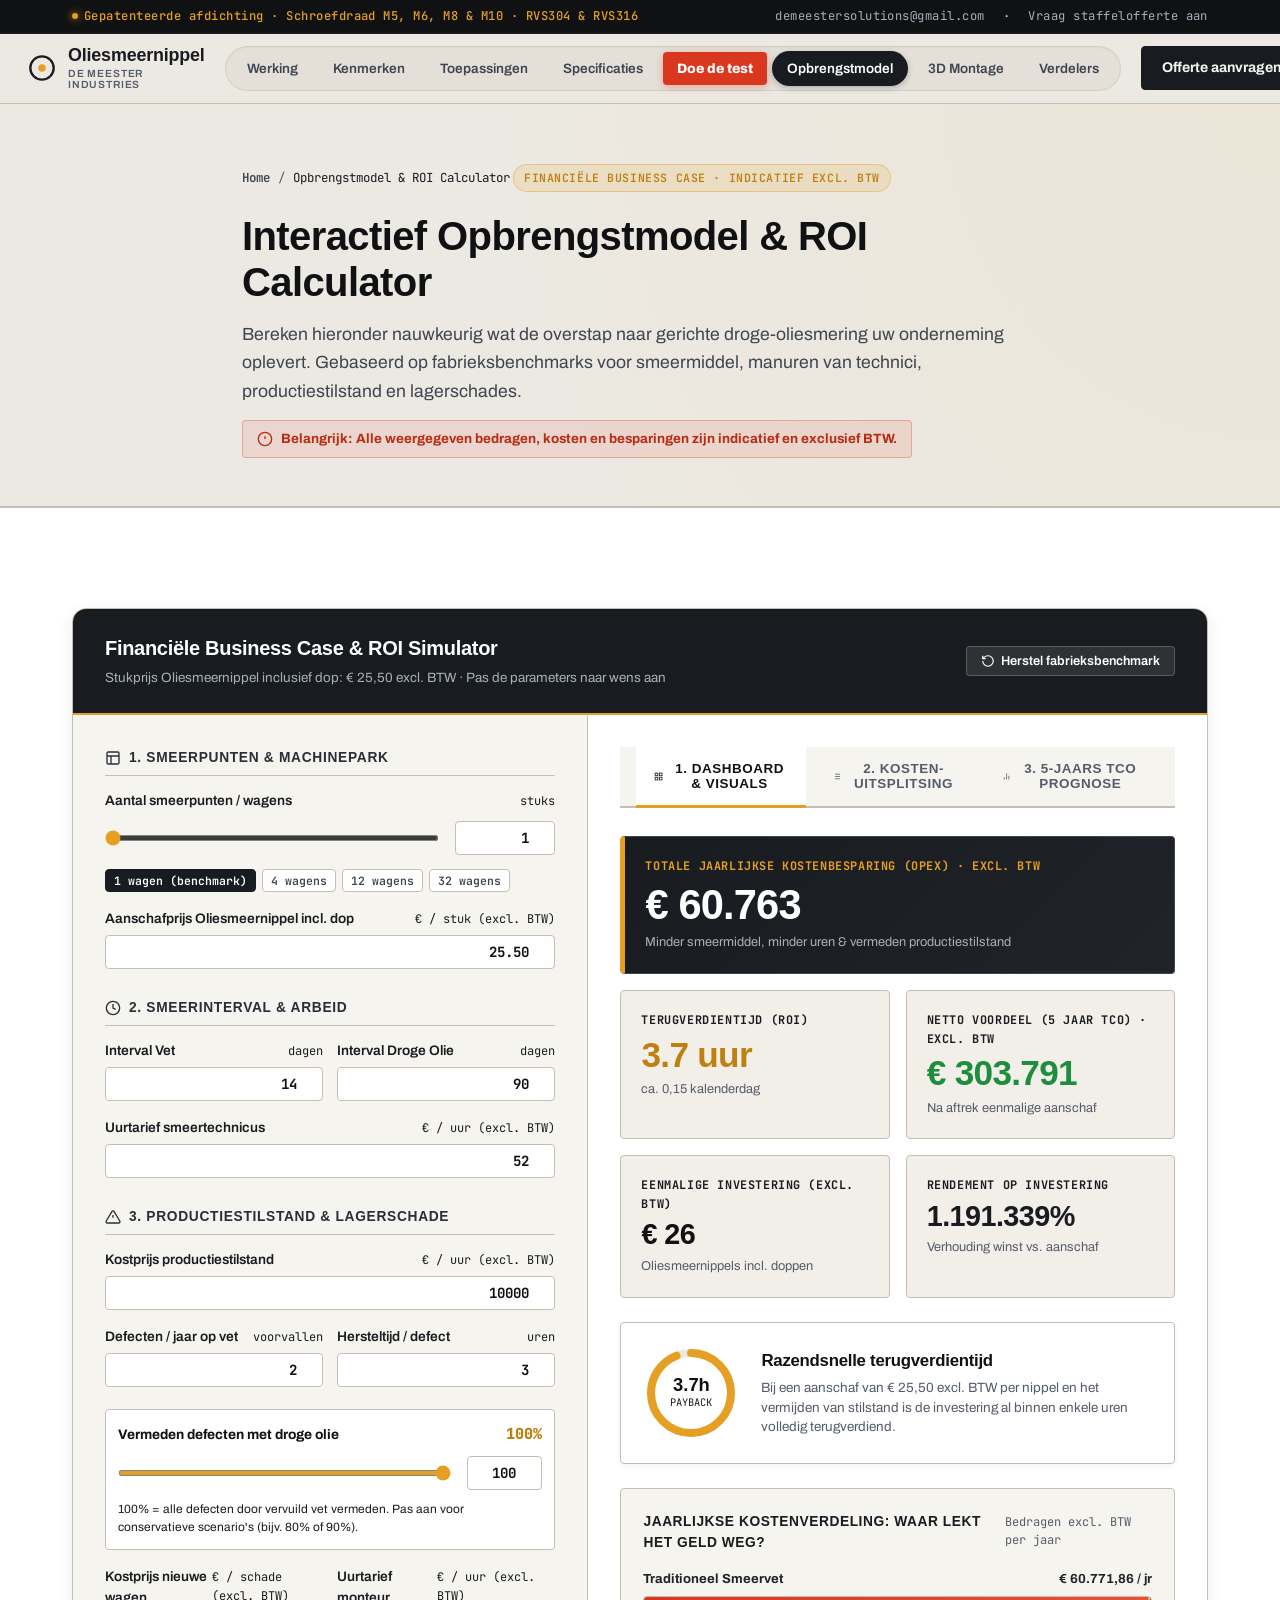
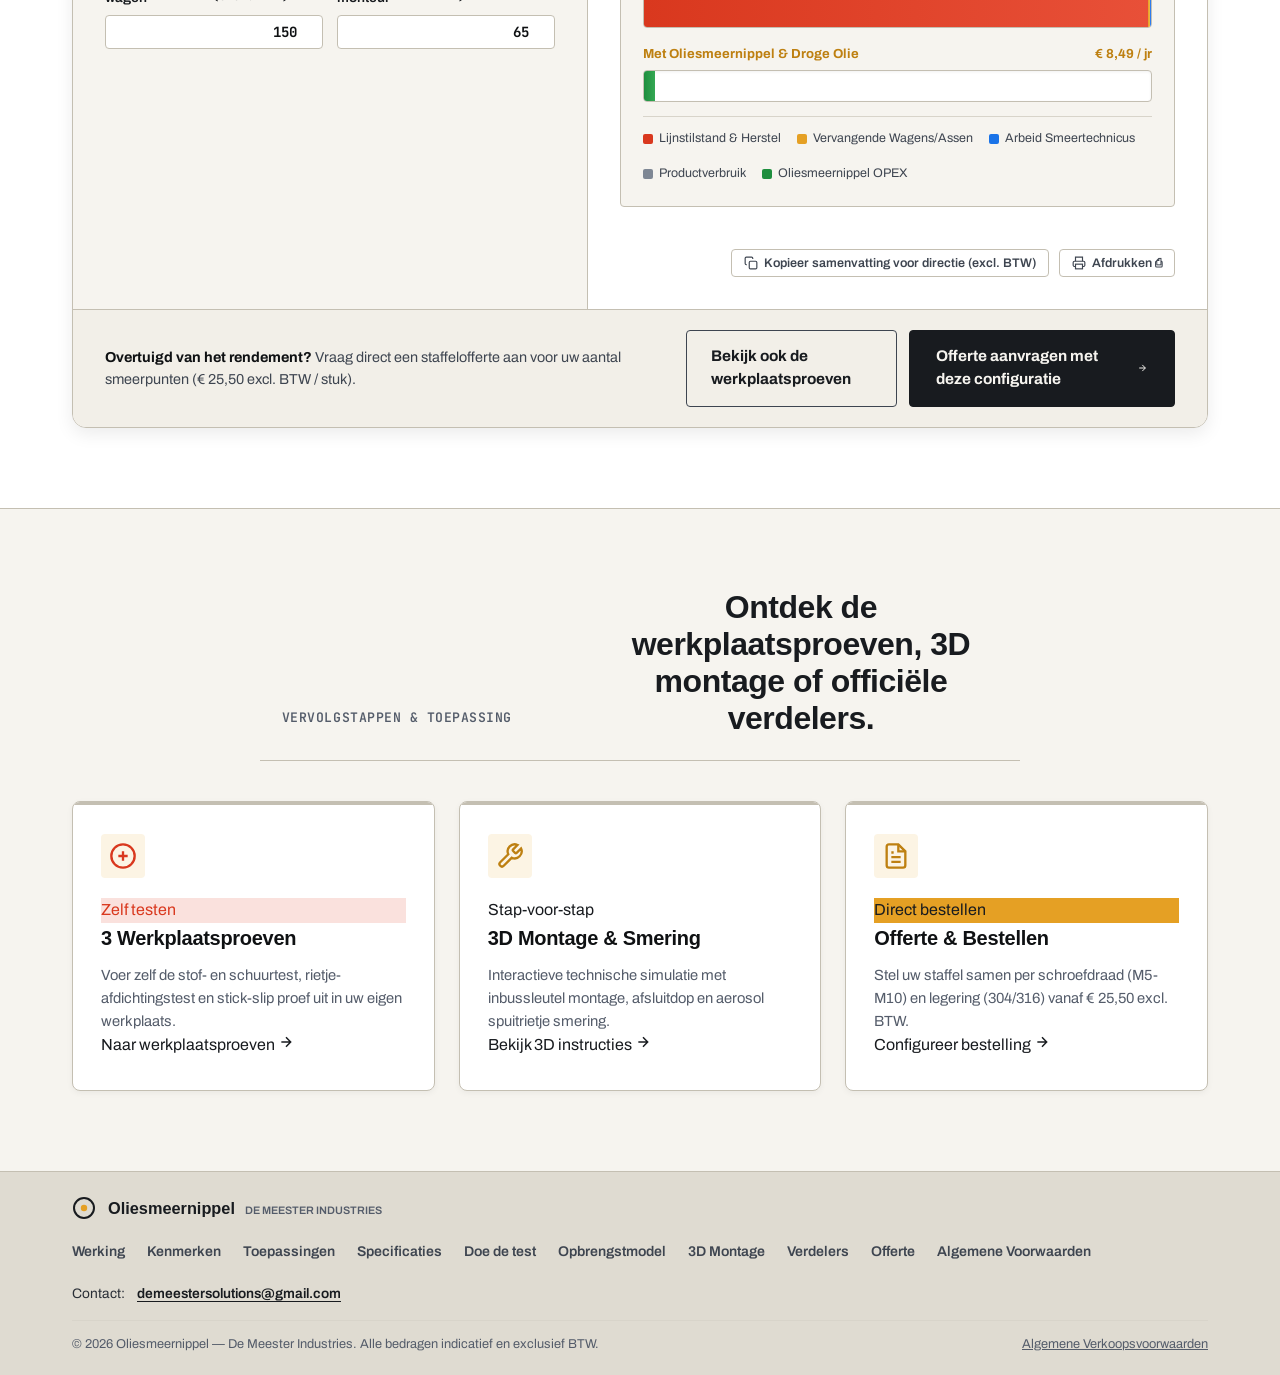
==== calculator.html @ 32ef1eb8 "Splits werkplaatsproeven en calculator in test.html en calculator.html, pas nippelprijs aan naar 25." ====
<!DOCTYPE html>
<html lang="nl">
<head>
  <meta charset="UTF-8">
  <meta name="viewport" content="width=device-width, initial-scale=1.0">
  <title>Opbrengstmodel & ROI Calculator — Oliesmeernippel | De Meester Industries</title>
  <meta name="description" content="Bereken direct uw besparing op smeermiddel, arbeid, lijnstilstand en lagerschades met het interactieve opbrengstmodel van de Oliesmeernippel. Cijfers excl. BTW.">
  <link rel="canonical" href="https://appkengit.github.io/DMS-OSN/calculator.html">

  <!-- Favicon -->
  <link rel="icon" type="image/svg+xml" href="assets/images/favicon.svg">
  <link rel="alternate icon" type="image/png" href="assets/images/favicon.png">
  <link rel="apple-touch-icon" href="assets/images/apple-touch-icon.png">

  <!-- Fonts & Stylesheet -->
  <link rel="preconnect" href="https://fonts.googleapis.com">
  <link rel="preconnect" href="https://fonts.gstatic.com" crossorigin>
  <link href="https://fonts.googleapis.com/css2?family=Archivo+Expanded:wght@600;700;800;900&family=Archivo:wght@400;500;600;700&family=JetBrains+Mono:wght@400;500;600;700&display=swap" rel="stylesheet">
  <link rel="stylesheet" href="css/style.css">
</head>
<body>

  <!-- Top Announcement Bar -->
  <div class="top-bar">
    <div class="wrap">
      <div class="top-bar-badge">
        <span>Gepatenteerde afdichting · Schroefdraad M5, M6, M8 & M10 · RVS304 & RVS316</span>
      </div>
      <div class="top-bar-links">
        <a href="mailto:demeestersolutions@gmail.com">demeestersolutions@gmail.com</a>
        <span>·</span>
        <a href="offerte.html">Vraag staffelofferte aan</a>
      </div>
    </div>
  </div>

  <!-- Header -->
  <header>
    <div class="wrap header-inner">
      <a class="brand" href="index.html" aria-label="Oliesmeernippel startpagina">
        <svg class="mark" viewBox="0 0 24 24" fill="none">
          <circle cx="12" cy="12" r="10" stroke="#181B1F" stroke-width="2"/>
          <circle cx="12" cy="12" r="3.2" fill="#E5A024"/>
        </svg>
        <span class="brand-text">
          Oliesmeernippel
          <small>De Meester Industries</small>
        </span>
      </a>

      <nav id="siteNav" aria-label="Hoofdnavigatie">
        <a href="index.html#werking">Werking</a>
        <a href="index.html#kenmerken">Kenmerken</a>
        <a href="index.html#toepassingen">Toepassingen</a>
        <a href="index.html#specificaties">Specificaties</a>
        <a href="test.html" class="nav-highlight-red">Doe de test</a>
        <a href="calculator.html" class="active">Opbrengstmodel</a>
        <a href="montage.html">3D Montage</a>
        <a href="verdelers.html">Verdelers</a>
      </nav>

      <div class="header-right">
        <a class="header-cta" href="offerte.html">
          <span>Offerte aanvragen</span>
          <svg width="14" height="14" viewBox="0 0 24 24" fill="none" stroke="currentColor" stroke-width="2.2" stroke-linecap="round" stroke-linejoin="round">
            <line x1="5" y1="12" x2="19" y2="12"></line>
            <polyline points="12 5 19 12 12 19"></polyline>
          </svg>
        </a>

        <button class="menu-toggle" id="menuToggle" aria-label="Menu openen" aria-expanded="false">
          <svg viewBox="0 0 24 24" width="22" height="22" fill="none">
            <path d="M3 6h18M3 12h18M3 18h18" stroke="#181B1F" stroke-width="2" stroke-linecap="round"/>
          </svg>
        </button>
      </div>
    </div>
  </header>

  <!-- Subpage Hero Header -->
  <section class="subpage-hero">
    <div class="wrap subpage-hero-inner">
      <div class="breadcrumb-trail">
        <a href="index.html">Home</a>
        <span>/</span>
        <span style="color:var(--steel-900);">Opbrengstmodel & ROI Calculator</span>
      </div>

      <div class="tag tag-signal">
        <span>Financiële Business Case · Indicatief excl. BTW</span>
      </div>

      <h1>Interactief Opbrengstmodel & ROI Calculator</h1>
      
      <p class="lead">
        Bereken hieronder nauwkeurig wat de overstap naar gerichte droge-oliesmering uw onderneming oplevert. Gebaseerd op fabrieksbenchmarks voor smeermiddel, manuren van technici, productiestilstand en lagerschades.
      </p>

      <div style="margin-top:14px; display:inline-flex; align-items:center; gap:8px; background:rgba(217,56,30,0.1); border:1px solid rgba(217,56,30,0.3); padding:8px 14px; border-radius:var(--radius-sm); font-size:0.84rem; color:#B82B14; font-weight:700;">
        <svg width="16" height="16" viewBox="0 0 24 24" fill="none" stroke="currentColor" stroke-width="2">
          <circle cx="12" cy="12" r="10"></circle>
          <line x1="12" y1="8" x2="12" y2="12"></line>
          <line x1="12" y1="16" x2="12.01" y2="16"></line>
        </svg>
        <span>Belangrijk: Alle weergegeven bedragen, kosten en besparingen zijn indicatief en exclusief BTW.</span>
      </div>
    </div>
  </section>

  <!-- Calculator Section -->
  <section id="opbrengstmodel" style="padding: 60px 0 80px 0; background: #FFFFFF; border-top: 1px solid var(--line);">
    <div class="wrap">
      
      <!-- Calculator App Container -->
      <div class="calc-app-wrap" id="roiCalculatorApp">
        <!-- Top Control Bar -->
        <div class="calc-top-header">
          <div class="calc-title-box">
            <h3>Financiële Business Case & ROI Simulator</h3>
            <p>Stukprijs Oliesmeernippel inclusief dop: € 25,50 excl. BTW · Pas de parameters naar wens aan</p>
          </div>
          <button type="button" class="calc-reset-btn" id="btnResetCalc" title="Zet alle velden terug naar de fabrieksbenchmark">
            <svg width="14" height="14" viewBox="0 0 24 24" fill="none" stroke="currentColor" stroke-width="2">
              <path d="M3 12a9 9 0 1 0 9-9 9.75 9.75 0 0 0-6.74 2.74L3 8"/>
              <path d="M3 3v5h5"/>
            </svg>
            <span>Herstel fabrieksbenchmark</span>
          </button>
        </div>

        <div class="calc-layout-grid">
          <!-- Linkerzijde: Invoerpanelen -->
          <div class="calc-inputs-pane">
            
            <!-- Groep 1: Machine & Smeerpunten -->
            <div>
              <div class="calc-group-title">
                <svg width="16" height="16" viewBox="0 0 24 24" fill="none" stroke="currentColor" stroke-width="2">
                  <rect x="3" y="3" width="18" height="18" rx="2"/>
                  <line x1="3" y1="9" x2="21" y2="9"/>
                  <line x1="9" y1="21" x2="9" y2="9"/>
                </svg>
                <span>1. Smeerpunten & Machinepark</span>
              </div>

              <div class="calc-field-row">
                <div class="calc-label-bar">
                  <label for="calcSmeerpunten">Aantal smeerpunten / wagens</label>
                  <span class="calc-label-hint">stuks</span>
                </div>
                <div class="calc-slider-box">
                  <input type="range" class="calc-range-slider" id="calcSmeerpuntenSlider" min="1" max="100" value="1" step="1">
                  <div class="calc-num-input-wrap">
                    <input type="number" class="calc-num-input" id="calcSmeerpunten" min="1" max="500" value="1">
                  </div>
                </div>
                <div class="calc-preset-pills">
                  <button type="button" class="preset-pill active" data-calc-preset="1">1 wagen (benchmark)</button>
                  <button type="button" class="preset-pill" data-calc-preset="4">4 wagens</button>
                  <button type="button" class="preset-pill" data-calc-preset="12">12 wagens</button>
                  <button type="button" class="preset-pill" data-calc-preset="32">32 wagens</button>
                </div>
              </div>

              <div class="calc-field-row" style="margin-top:12px;">
                <div class="calc-label-bar">
                  <label for="calcNippelPrijs">Aanschafprijs Oliesmeernippel incl. dop</label>
                  <span class="calc-label-hint">€ / stuk (excl. BTW)</span>
                </div>
                <input type="number" class="calc-num-input" style="width:100%;" id="calcNippelPrijs" value="25.50" step="0.5" min="5">
              </div>
            </div>

            <!-- Groep 2: Smeerregime & Arbeid -->
            <div>
              <div class="calc-group-title">
                <svg width="16" height="16" viewBox="0 0 24 24" fill="none" stroke="currentColor" stroke-width="2">
                  <circle cx="12" cy="12" r="10"/>
                  <polyline points="12 6 12 12 16 14"/>
                </svg>
                <span>2. Smeerinterval & Arbeid</span>
              </div>

              <div class="calc-fields-grid-2">
                <div class="calc-field-row">
                  <div class="calc-label-bar">
                    <label for="calcVetFrequentie">Interval Vet</label>
                    <span class="calc-label-hint">dagen</span>
                  </div>
                  <input type="number" class="calc-num-input" style="width:100%;" id="calcVetFrequentie" value="14" min="1">
                </div>

                <div class="calc-field-row">
                  <div class="calc-label-bar">
                    <label for="calcOlieFrequentie">Interval Droge Olie</label>
                    <span class="calc-label-hint">dagen</span>
                  </div>
                  <input type="number" class="calc-num-input" style="width:100%;" id="calcOlieFrequentie" value="90" min="1">
                </div>
              </div>

              <div class="calc-field-row">
                <div class="calc-label-bar">
                  <label for="calcTariefSmeerder">Uurtarief smeertechnicus</label>
                  <span class="calc-label-hint">€ / uur (excl. BTW)</span>
                </div>
                <input type="number" class="calc-num-input" style="width:100%;" id="calcTariefSmeerder" value="52" min="10" step="1">
              </div>
            </div>

            <!-- Groep 3: Stilstand, Storingen & Vermijdingspercentage -->
            <div>
              <div class="calc-group-title">
                <svg width="16" height="16" viewBox="0 0 24 24" fill="none" stroke="currentColor" stroke-width="2">
                  <path d="M10.29 3.86L1.82 18a2 2 0 0 0 1.71 3h16.94a2 2 0 0 0 1.71-3L13.71 3.86a2 2 0 0 0-3.42 0z"/>
                  <line x1="12" y1="9" x2="12" y2="13"/>
                  <line x1="12" y1="17" x2="12.01" y2="17"/>
                </svg>
                <span>3. Productiestilstand & Lagerschade</span>
              </div>

              <div class="calc-field-row">
                <div class="calc-label-bar">
                  <label for="calcStilstandKost">Kostprijs productiestilstand</label>
                  <span class="calc-label-hint">€ / uur (excl. BTW)</span>
                </div>
                <input type="number" class="calc-num-input" style="width:100%;" id="calcStilstandKost" value="10000" min="0" step="500">
              </div>

              <div class="calc-fields-grid-2">
                <div class="calc-field-row">
                  <div class="calc-label-bar">
                    <label for="calcVoorvallen">Defecten / jaar op vet</label>
                    <span class="calc-label-hint">voorvallen</span>
                  </div>
                  <input type="number" class="calc-num-input" style="width:100%;" id="calcVoorvallen" value="2" min="0" step="1">
                </div>

                <div class="calc-field-row">
                  <div class="calc-label-bar">
                    <label for="calcHersteltijd">Hersteltijd / defect</label>
                    <span class="calc-label-hint">uren</span>
                  </div>
                  <input type="number" class="calc-num-input" style="width:100%;" id="calcHersteltijd" value="3" min="0.5" step="0.5">
                </div>
              </div>

              <!-- Nieuwe parameter: Vermijdingspercentage defecten -->
              <div class="calc-field-row" style="background:#FFFFFF; border:1px solid var(--line); border-radius:var(--radius-sm); padding:12px; margin-top:6px;">
                <div class="calc-label-bar">
                  <label for="calcReductiePct" style="color:var(--steel-950); font-weight:700;">
                    Vermeden defecten met droge olie
                  </label>
                  <span style="font-family:var(--font-mono); font-weight:800; font-size:0.95rem; color:var(--signal-dark);" id="reductiePctDisplay">100%</span>
                </div>
                <div class="calc-slider-box">
                  <input type="range" class="calc-range-slider" id="calcReductiePctSlider" min="0" max="100" value="100" step="5">
                  <div class="calc-num-input-wrap">
                    <input type="number" class="calc-num-input" id="calcReductiePct" min="0" max="100" value="100" style="width:75px;">
                  </div>
                </div>
                <p style="font-size:0.75rem; color:var(--steel-500); margin-top:4px;">
                  100% = alle defecten door vervuild vet vermeden. Pas aan voor conservatieve scenario's (bijv. 80% of 90%).
                </p>
              </div>

              <div class="calc-fields-grid-2" style="margin-top:10px;">
                <div class="calc-field-row">
                  <div class="calc-label-bar">
                    <label for="calcSparePartsKost">Kostprijs nieuwe wagen</label>
                    <span class="calc-label-hint">€ / schade (excl. BTW)</span>
                  </div>
                  <input type="number" class="calc-num-input" style="width:100%;" id="calcSparePartsKost" value="150" min="0" step="25">
                </div>

                <div class="calc-field-row">
                  <div class="calc-label-bar">
                    <label for="calcTariefMonteur">Uurtarief monteur</label>
                    <span class="calc-label-hint">€ / uur (excl. BTW)</span>
                  </div>
                  <input type="number" class="calc-num-input" style="width:100%;" id="calcTariefMonteur" value="65" min="20" step="5">
                </div>
              </div>

            </div>

          </div>

          <!-- Rechterzijde: Live Dashboard & KPI's -->
          <div class="calc-results-pane">
            
            <!-- Tabbladen Navigatie -->
            <div class="calc-nav-tabs">
              <button type="button" class="calc-tab-btn active" data-calc-tab="tabOverview">
                <svg width="15" height="15" viewBox="0 0 24 24" fill="none" stroke="currentColor" stroke-width="2">
                  <rect x="3" y="3" width="7" height="7"/>
                  <rect x="14" y="3" width="7" height="7"/>
                  <rect x="14" y="14" width="7" height="7"/>
                  <rect x="3" y="14" width="7" height="7"/>
                </svg>
                <span>1. Dashboard & Visuals</span>
              </button>
              <button type="button" class="calc-tab-btn" data-calc-tab="tabTable">
                <svg width="15" height="15" viewBox="0 0 24 24" fill="none" stroke="currentColor" stroke-width="2">
                  <line x1="8" y1="6" x2="21" y2="6"/>
                  <line x1="8" y1="12" x2="21" y2="12"/>
                  <line x1="8" y1="18" x2="21" y2="18"/>
                  <line x1="3" y1="6" x2="3.01" y2="6"/>
                  <line x1="3" y1="12" x2="3.01" y2="12"/>
                  <line x1="3" y1="18" x2="3.01" y2="18"/>
                </svg>
                <span>2. Kosten-uitsplitsing</span>
              </button>
              <button type="button" class="calc-tab-btn" data-calc-tab="tab5y">
                <svg width="15" height="15" viewBox="0 0 24 24" fill="none" stroke="currentColor" stroke-width="2">
                  <line x1="18" y1="20" x2="18" y2="10"/>
                  <line x1="12" y1="20" x2="12" y2="4"/>
                  <line x1="6" y1="20" x2="6" y2="14"/>
                </svg>
                <span>3. 5-Jaars TCO Prognose</span>
              </button>
            </div>

            <!-- TAB 1: DASHBOARD & VISUALS -->
            <div class="calc-tab-pane active" id="tabOverview">
              <!-- KPI Tegels Grid -->
              <div class="calc-kpi-grid">
                <!-- Hero KPI: Jaarlijkse besparing -->
                <div class="calc-kpi-card hero-kpi">
                  <div class="calc-kpi-label">Totale Jaarlijkse Kostenbesparing (OPEX) · excl. BTW</div>
                  <div class="calc-kpi-val" id="kpiJaarBesparing">€ 60.763</div>
                  <div class="calc-kpi-sub">Minder smeermiddel, minder uren & vermeden productiestilstand</div>
                </div>

                <!-- KPI 2: Terugverdientijd -->
                <div class="calc-kpi-card">
                  <div class="calc-kpi-label">Terugverdientijd (ROI)</div>
                  <div class="calc-kpi-val" style="color:var(--signal-dark);" id="kpiTerugverdientijd">3.7 uur</div>
                  <div class="calc-kpi-sub" id="kpiTerugverdientijdSub">op basis van € 25,50 aanschaf</div>
                </div>

                <!-- KPI 3: 5-Jaars Netto Voordeel -->
                <div class="calc-kpi-card">
                  <div class="calc-kpi-label">Netto Voordeel (5 Jaar TCO) · excl. BTW</div>
                  <div class="calc-kpi-val text-savings" id="kpiNettoWinst5j">€ 303.791</div>
                  <div class="calc-kpi-sub">Na aftrek eenmalige aanschaf</div>
                </div>

                <!-- KPI 4: Investering -->
                <div class="calc-kpi-card">
                  <div class="calc-kpi-label">Eenmalige Investering (excl. BTW)</div>
                  <div class="calc-kpi-val" style="font-size:1.8rem;" id="kpiInvestering">€ 25,50</div>
                  <div class="calc-kpi-sub">Oliesmeernippels incl. doppen</div>
                </div>

                <!-- KPI 5: ROI Percentage -->
                <div class="calc-kpi-card">
                  <div class="calc-kpi-label">Rendement op Investering</div>
                  <div class="calc-kpi-val" style="font-size:1.8rem; color:var(--steel-900);" id="kpiRoiPercentage">> 100.000%</div>
                  <div class="calc-kpi-sub">Verhouding winst vs. aanschaf</div>
                </div>
              </div>

              <!-- Radial Payback Gauge Widget -->
              <div class="calc-gauge-container">
                <div class="calc-radial-gauge">
                  <svg viewBox="0 0 100 100">
                    <circle class="calc-gauge-circle-bg" cx="50" cy="50" r="40" />
                    <circle class="calc-gauge-circle-val" id="gaugeCircleVal" cx="50" cy="50" r="40" />
                  </svg>
                  <div class="calc-gauge-center-text">
                    <div class="calc-gauge-center-num" id="gaugeCenterNum">3.7h</div>
                    <div class="calc-gauge-center-unit">Payback</div>
                  </div>
                </div>
                <div class="calc-gauge-info">
                  <h4>Razendsnelle terugverdientijd</h4>
                  <p>
                    Bij een aanschaf van € 25,50 excl. BTW per nippel en het vermijden van stilstand is de investering al binnen enkele uren volledig terugverdiend.
                  </p>
                </div>
              </div>

              <!-- Gestapelde Kostenvergelijking (Stacked Bars) -->
              <div class="calc-stacked-wrap">
                <div class="calc-stacked-header">
                  <span class="calc-stacked-title">Jaarlijkse Kostenverdeling: Waar lekt het geld weg?</span>
                  <span style="font-family:var(--font-mono); font-size:0.75rem; color:var(--steel-600);">Bedragen excl. BTW per jaar</span>
                </div>

                <div class="stacked-bar-container">
                  <!-- Balk Vet -->
                  <div class="stacked-bar-row">
                    <div class="stacked-bar-label">
                      <span>Traditioneel Smeervet</span>
                      <span id="stackedVetTotal">€ 60.771,86 / jr</span>
                    </div>
                    <div class="stacked-track">
                      <div class="stacked-seg seg-downtime" id="segVetDowntime" style="width: 99.3%;" title="Productiestilstand"></div>
                      <div class="stacked-seg seg-spare" id="segVetSpare" style="width: 0.5%;" title="Spare parts / assen"></div>
                      <div class="stacked-seg seg-arbeid" id="segVetArbeid" style="width: 0.15%;" title="Smeertijd arbeid"></div>
                      <div class="stacked-seg seg-product" id="segVetProduct" style="width: 0.05%;" title="Vetverbruik"></div>
                    </div>
                  </div>

                  <!-- Balk Oliesmeernippel -->
                  <div class="stacked-bar-row">
                    <div class="stacked-bar-label">
                      <span style="color:var(--signal-dark);">Met Oliesmeernippel & Droge Olie</span>
                      <span style="color:var(--signal-dark);" id="stackedOlieTotal">€ 8,49 / jr</span>
                    </div>
                    <div class="stacked-track">
                      <div class="stacked-seg seg-clean-oil" id="segOlieClean" style="width: 2%;" title="Minimale operationele kosten"></div>
                    </div>
                  </div>
                </div>

                <div class="stacked-legend">
                  <div class="legend-item">
                    <span class="legend-dot" style="background:#D9381E;"></span>
                    <span>Lijnstilstand & Herstel</span>
                  </div>
                  <div class="legend-item">
                    <span class="legend-dot" style="background:#E5A024;"></span>
                    <span>Vervangende Wagens/Assen</span>
                  </div>
                  <div class="legend-item">
                    <span class="legend-dot" style="background:#1A73E8;"></span>
                    <span>Arbeid Smeertechnicus</span>
                  </div>
                  <div class="legend-item">
                    <span class="legend-dot" style="background:#7E8794;"></span>
                    <span>Productverbruik</span>
                  </div>
                  <div class="legend-item">
                    <span class="legend-dot" style="background:#1E8E3E;"></span>
                    <span>Oliesmeernippel OPEX</span>
                  </div>
                </div>
              </div>
            </div>

            <!-- TAB 2: GEDETAILLEERDE TABEL -->
            <div class="calc-tab-pane" id="tabTable">
              <div class="calc-table-wrap">
                <table class="calc-table">
                  <thead>
                    <tr>
                      <th>Kostenpost per jaar (excl. BTW)</th>
                      <th>Huidig (Vet)</th>
                      <th>Met Oliesmeernippel</th>
                      <th>Uw Besparing</th>
                    </tr>
                  </thead>
                  <tbody>
                    <tr>
                      <td>Smeermiddel verbruik</td>
                      <td id="rowProductVet">€ 14,08</td>
                      <td id="rowProductOlie">€ 1,46</td>
                      <td class="text-savings" id="rowProductDiff">- € 12,62</td>
                    </tr>
                    <tr>
                      <td>Tijdsbesteding smering</td>
                      <td id="rowArbeidVet">€ 67,79</td>
                      <td id="rowArbeidOlie">€ 7,03</td>
                      <td class="text-savings" id="rowArbeidDiff">- € 60,76</td>
                    </tr>
                    <tr>
                      <td>Productiestilstand & herstel</td>
                      <td id="rowDowntimeVet">€ 60.390</td>
                      <td id="rowDowntimeOlie">€ 0</td>
                      <td class="text-savings" id="rowDowntimeDiff">- € 60.390</td>
                    </tr>
                    <tr>
                      <td>Vervangende wagens / spare parts</td>
                      <td id="rowSpareVet">€ 300</td>
                      <td id="rowSpareOlie">€ 0</td>
                      <td class="text-savings" id="rowSpareDiff">- € 300</td>
                    </tr>
                    <tr class="total-row">
                      <td>Totale Jaarkosten (excl. BTW)</td>
                      <td id="rowTotaalVet">€ 60.771,86</td>
                      <td id="rowTotaalOlie">€ 8,49</td>
                      <td id="rowTotaalDiff">- € 60.763,37</td>
                    </tr>
                  </tbody>
                </table>
              </div>

              <div style="background:var(--paper-light); border:1px solid var(--line); border-radius:var(--radius-sm); padding:16px; font-size:0.84rem; color:var(--steel-700);">
                <strong>Opmerking BTW & Tarieven:</strong> Alle kosten, uurtarieven en materiaalprijzen zijn exclusief BTW en gebaseerd op gemiddelde industriële benchmarks.
              </div>
            </div>

            <!-- TAB 3: 5-JAARS TCO PROGNOSE -->
            <div class="calc-tab-pane" id="tab5y">
              <div class="calc-5y-chart-container">
                <div style="display:flex; justify-content:space-between; align-items:baseline;">
                  <h4 style="font-size:0.92rem; font-weight:800; text-transform:uppercase; color:var(--steel-900);">Cumulatieve Kostenopbouw excl. BTW (Jaar 1 t/m Jaar 5)</h4>
                  <div style="display:flex; gap:12px; font-size:0.75rem; font-family:var(--font-mono);">
                    <span style="display:flex; align-items:center; gap:4px;"><span style="width:10px; height:10px; background:#D9381E; border-radius:2px;"></span> Vet</span>
                    <span style="display:flex; align-items:center; gap:4px;"><span style="width:10px; height:10px; background:var(--signal); border-radius:2px;"></span> Oliesmeernippel</span>
                  </div>
                </div>

                <div class="tco-5y-columns" id="tco5yColumns">
                  <!-- Jaar 1 -->
                  <div class="tco-year-col">
                    <span class="tco-col-saving" id="saveY1">+ €60k</span>
                    <div class="tco-bars-pair">
                      <div class="bar-5y vet" id="barVetY1" style="height: 20%;" title="Vet Jaar 1"></div>
                      <div class="bar-5y olie" id="barOlieY1" style="height: 2%;" title="Olie Jaar 1"></div>
                    </div>
                    <span class="tco-year-label">Jaar 1</span>
                  </div>

                  <!-- Jaar 2 -->
                  <div class="tco-year-col">
                    <span class="tco-col-saving" id="saveY2">+ €121k</span>
                    <div class="tco-bars-pair">
                      <div class="bar-5y vet" id="barVetY2" style="height: 40%;" title="Vet Jaar 2"></div>
                      <div class="bar-5y olie" id="barOlieY2" style="height: 3%;" title="Olie Jaar 2"></div>
                    </div>
                    <span class="tco-year-label">Jaar 2</span>
                  </div>

                  <!-- Jaar 3 -->
                  <div class="tco-year-col">
                    <span class="tco-col-saving" id="saveY3">+ €182k</span>
                    <div class="tco-bars-pair">
                      <div class="bar-5y vet" id="barVetY3" style="height: 60%;" title="Vet Jaar 3"></div>
                      <div class="bar-5y olie" id="barOlieY3" style="height: 4%;" title="Olie Jaar 3"></div>
                    </div>
                    <span class="tco-year-label">Jaar 3</span>
                  </div>

                  <!-- Jaar 4 -->
                  <div class="tco-year-col">
                    <span class="tco-col-saving" id="saveY4">+ €243k</span>
                    <div class="tco-bars-pair">
                      <div class="bar-5y vet" id="barVetY4" style="height: 80%;" title="Vet Jaar 4"></div>
                      <div class="bar-5y olie" id="barOlieY4" style="height: 4%;" title="Olie Jaar 4"></div>
                    </div>
                    <span class="tco-year-label">Jaar 4</span>
                  </div>

                  <!-- Jaar 5 -->
                  <div class="tco-year-col">
                    <span class="tco-col-saving" id="saveY5">+ €303k</span>
                    <div class="tco-bars-pair">
                      <div class="bar-5y vet" id="barVetY5" style="height: 100%;" title="Vet Jaar 5"></div>
                      <div class="bar-5y olie" id="barOlieY5" style="height: 5%;" title="Olie Jaar 5"></div>
                    </div>
                    <span class="tco-year-label">Jaar 5</span>
                  </div>
                </div>
              </div>

              <!-- TCO 5-jaars visualisatie balken -->
              <div class="calc-tco-visual">
                <div class="tco-header-bar">
                  <span class="tco-title">5-Jaars TCO Eindstand (excl. BTW)</span>
                  <span style="font-family:var(--font-mono); font-size:0.75rem; color:var(--steel-500);">Inclusief € 25,50 eenmalige aanschaf / wagen</span>
                </div>
                
                <div class="tco-bar-group">
                  <!-- Vet balk -->
                  <div class="tco-bar-row">
                    <div class="tco-bar-label">
                      <span>Traditioneel Smeervet (5 jaar)</span>
                      <strong id="barVetVal">€ 303.859</strong>
                    </div>
                    <div class="tco-bar-track">
                      <div class="tco-bar-fill bar-vet" id="barVetTco" style="width: 100%;"></div>
                    </div>
                  </div>

                  <!-- Olie balk -->
                  <div class="tco-bar-row">
                    <div class="tco-bar-label">
                      <span>Oliesmeernippel + Droge Olie (5 jaar)</span>
                      <strong style="color:var(--signal-dark);" id="barOlieVal">€ 68</strong>
                    </div>
                    <div class="tco-bar-track">
                      <div class="tco-bar-fill bar-olie" id="barOlieTco" style="width: 2%;"></div>
                    </div>
                  </div>
                </div>
              </div>
            </div>

            <!-- Utility Action Bar (Kopieer samenvatting & Print) -->
            <div class="calc-action-bar">
              <button type="button" class="btn-utility" id="btnCopySummary">
                <svg width="14" height="14" viewBox="0 0 24 24" fill="none" stroke="currentColor" stroke-width="2">
                  <rect x="9" y="9" width="13" height="13" rx="2" ry="2"></rect>
                  <path d="M5 15H4a2 2 0 0 1-2-2V4a2 2 0 0 1 2-2h9a2 2 0 0 1 2 2v1"></path>
                </svg>
                <span id="btnCopyText">Kopieer samenvatting voor directie (excl. BTW)</span>
              </button>
              <button type="button" class="btn-utility" onclick="window.print()">
                <svg width="14" height="14" viewBox="0 0 24 24" fill="none" stroke="currentColor" stroke-width="2">
                  <polyline points="6 9 6 2 18 2 18 9"></polyline>
                  <path d="M6 18H4a2 2 0 0 1-2-2v-5a2 2 0 0 1 2-2h16a2 2 0 0 1 2 2v5a2 2 0 0 1-2 2h-2"></path>
                  <rect x="6" y="14" width="12" height="8"></rect>
                </svg>
                <span>Afdrukken ⎙</span>
              </button>
            </div>

          </div>
        </div>

        <!-- Calculator Footer CTA -->
        <div class="calc-footer-cta">
          <div class="calc-footer-cta-text">
            <strong>Overtuigd van het rendement?</strong> Vraag direct een staffelofferte aan voor uw aantal smeerpunten (€ 25,50 excl. BTW / stuk).
          </div>
          <div style="display:flex; gap:12px; align-items:center;">
            <a href="test.html" class="btn-secondary">
              <span>Bekijk ook de werkplaatsproeven</span>
            </a>
            <a href="offerte.html" class="btn-primary" id="btnCalcToOfferte">
              <span>Offerte aanvragen met deze configuratie</span>
              <svg width="16" height="16" viewBox="0 0 24 24" fill="none" stroke="currentColor" stroke-width="2.2">
                <path d="M5 12h14M12 5l7 7-7 7"/>
              </svg>
            </a>
          </div>
        </div>
      </div>
    </div>
  </section>

  <!-- Navigation Hub -->
  <section class="hub-section">
    <div class="wrap">
      <div class="section-head" style="text-align:center; max-width:760px; margin:0 auto 40px auto;">
        <span class="index">VERVOLGSTAPPEN & TOEPASSING</span>
        <h2>Ontdek de werkplaatsproeven, 3D montage of officiële verdelers.</h2>
      </div>

      <div class="hub-grid">
        <a href="test.html" class="hub-card">
          <div class="hub-card-icon" style="color:#D9381E;">
            <svg width="28" height="28" viewBox="0 0 24 24" fill="none" stroke="currentColor" stroke-width="2">
              <circle cx="12" cy="12" r="10"/>
              <path d="M8 12h8M12 8v8"/>
            </svg>
          </div>
          <div class="hub-card-tag" style="background:rgba(217,56,30,0.15); color:#D9381E;">Zelf testen</div>
          <h3 class="hub-card-title">3 Werkplaatsproeven</h3>
          <p class="hub-card-desc">Voer zelf de stof- en schuurtest, rietje-afdichtingstest en stick-slip proef uit in uw eigen werkplaats.</p>
          <div class="hub-card-cta">
            <span>Naar werkplaatsproeven</span>
            <svg width="16" height="16" viewBox="0 0 24 24" fill="none" stroke="currentColor" stroke-width="2.2"><path d="M5 12h14M12 5l7 7-7 7"/></svg>
          </div>
        </a>

        <a href="montage.html" class="hub-card">
          <div class="hub-card-icon">
            <svg width="28" height="28" viewBox="0 0 24 24" fill="none" stroke="currentColor" stroke-width="2">
              <path d="M14.7 6.3a1 1 0 0 0 0 1.4l1.6 1.6a1 1 0 0 0 1.4 0l3.77-3.77a6 6 0 0 1-7.94 7.94l-6.91 6.91a2.12 2.12 0 0 1-3-3l6.91-6.91a6 6 0 0 1 7.94-7.94l-3.76 3.76z"></path>
            </svg>
          </div>
          <div class="hub-card-tag">Stap-voor-stap</div>
          <h3 class="hub-card-title">3D Montage & Smering</h3>
          <p class="hub-card-desc">Interactieve technische simulatie met inbussleutel montage, afsluitdop en aerosol spuitrietje smering.</p>
          <div class="hub-card-cta">
            <span>Bekijk 3D instructies</span>
            <svg width="16" height="16" viewBox="0 0 24 24" fill="none" stroke="currentColor" stroke-width="2.2"><path d="M5 12h14M12 5l7 7-7 7"/></svg>
          </div>
        </a>

        <a href="offerte.html" class="hub-card featured">
          <div class="hub-card-icon">
            <svg width="28" height="28" viewBox="0 0 24 24" fill="none" stroke="currentColor" stroke-width="2">
              <path d="M14 2H6a2 2 0 0 0-2 2v16a2 2 0 0 0 2 2h12a2 2 0 0 0 2-2V8z"></path>
              <polyline points="14 2 14 8 20 8"></polyline>
              <line x1="16" y1="13" x2="8" y2="13"></line>
              <line x1="16" y1="17" x2="8" y2="17"></line>
              <polyline points="10 9 9 9 8 9"></polyline>
            </svg>
          </div>
          <div class="hub-card-tag" style="background:var(--signal); color:var(--steel-900);">Direct bestellen</div>
          <h3 class="hub-card-title">Offerte & Bestellen</h3>
          <p class="hub-card-desc">Stel uw staffel samen per schroefdraad (M5-M10) en legering (304/316) vanaf € 25,50 excl. BTW.</p>
          <div class="hub-card-cta">
            <span>Configureer bestelling</span>
            <svg width="16" height="16" viewBox="0 0 24 24" fill="none" stroke="currentColor" stroke-width="2.2"><path d="M5 12h14M12 5l7 7-7 7"/></svg>
          </div>
        </a>
      </div>
    </div>
  </section>

  <!-- Compact Footer -->
  <footer>
    <div class="wrap">
      <div class="footer-inner-compact">
        <div class="footer-brand-compact">
          <svg class="mark" viewBox="0 0 24 24" fill="none" style="width:24px; height:24px;">
            <circle cx="12" cy="12" r="10" stroke="#181B1F" stroke-width="2"/>
            <circle cx="12" cy="12" r="3.2" fill="#E5A024"/>
          </svg>
          <span style="font-family:var(--font-display); font-weight:800; font-size:1.02rem;">
            Oliesmeernippel
            <small style="font-family:var(--font-body); font-weight:600; font-size:0.68rem; color:var(--steel-600); text-transform:uppercase; margin-left:6px;">De Meester Industries</small>
          </span>
        </div>

        <div class="footer-nav-compact">
          <a href="index.html#werking">Werking</a>
          <a href="index.html#kenmerken">Kenmerken</a>
          <a href="index.html#toepassingen">Toepassingen</a>
          <a href="index.html#specificaties">Specificaties</a>
          <a href="test.html">Doe de test</a>
          <a href="calculator.html">Opbrengstmodel</a>
          <a href="montage.html">3D Montage</a>
          <a href="verdelers.html">Verdelers</a>
          <a href="offerte.html">Offerte</a>
          <a href="#termsModal" class="open-terms-modal">Algemene Voorwaarden</a>
        </div>

        <div class="footer-contact-compact">
          <span>Contact:</span>
          <a href="mailto:demeestersolutions@gmail.com">demeestersolutions@gmail.com</a>
        </div>
      </div>

      <div class="footer-bottom">
        <span>&copy; 2026 Oliesmeernippel — De Meester Industries. Alle bedragen indicatief en exclusief BTW.</span>
        <span><a href="#termsModal" class="open-terms-modal" style="color:var(--steel-600); text-decoration:underline;">Algemene Verkoopsvoorwaarden</a></span>
      </div>
    </div>
  </footer>

  <!-- Scripts -->
  <script src="js/calculator.js"></script>
  <script src="js/main.js"></script>
</body>
</html>
---- css/style.css ----
/* ==========================================================================
   Oliesmeernippel — De Meester Industries
   Industrial High-Precision Engineering Design System
   ========================================================================== */

@import url('https://fonts.googleapis.com/css2?family=Archivo+Expanded:wght@600;700;800;900&family=Archivo:wght@400;500;600;700&family=JetBrains+Mono:wght@400;500&display=swap');

:root {
  --steel-950: #0F1113;
  --steel-900: #181B1F;
  --steel-850: #20242A;
  --steel-800: #292E36;
  --steel-700: #3E4550;
  --steel-600: #545C6A;
  --steel-400: #7E8794;
  --steel-300: #A8B0BC;
  --steel-200: #CBD1DA;
  --steel-100: #E6E9EE;

  --paper: #ECE9E2;
  --paper-light: #F6F4EF;
  --paper-dim: #DFDBD1;
  --card: #F2EFE8;
  --card-hover: #E9E6DE;
  
  --line: #C4BFB2;
  --line-subtle: #D8D4CA;
  --line-dark: #323842;

  --signal: #E5A024;
  --signal-light: #F3B745;
  --signal-dark: #BE8011;
  --signal-glow: rgba(229, 160, 36, 0.25);

  --tech-blue: #1A73E8;
  --tech-blue-bg: #E8F0FE;
  --success: #1E8E3E;
  --success-bg: #E6F4EA;

  --radius-sm: 4px;
  --radius-md: 8px;
  --radius-lg: 14px;

  --shadow-sm: 0 2px 6px rgba(15, 17, 19, 0.05);
  --shadow-md: 0 6px 18px rgba(15, 17, 19, 0.08);
  --shadow-lg: 0 16px 36px rgba(15, 17, 19, 0.12);
  --shadow-canvas: 0 10px 30px rgba(0, 0, 0, 0.25);

  --font-display: 'Archivo Expanded', -apple-system, BlinkMacSystemFont, sans-serif;
  --font-body: 'Archivo', -apple-system, BlinkMacSystemFont, sans-serif;
  --font-mono: 'JetBrains Mono', monospace;
}

/* ---------- Reset & Basis ---------- */
*, *::before, *::after {
  box-sizing: border-box;
  margin: 0;
  padding: 0;
}

html {
  scroll-behavior: smooth;
  scroll-padding-top: 80px;
}

body {
  background: var(--paper);
  color: var(--steel-900);
  font-family: var(--font-body);
  font-size: 16px;
  line-height: 1.55;
  -webkit-font-smoothing: antialiased;
  -moz-osx-font-smoothing: grayscale;
  overflow-x: hidden;
}

h1, h2, h3, h4, .display {
  font-family: var(--font-display);
  color: var(--steel-900);
  letter-spacing: -0.015em;
  font-weight: 800;
}

p {
  color: var(--steel-700);
}

a {
  color: inherit;
  text-decoration: none;
}

.wrap {
  max-width: 1200px;
  margin: 0 auto;
  padding: 0 32px;
}

/* ---------- Top Technical Announcement Bar ---------- */
.top-bar {
  background: var(--steel-950);
  color: var(--steel-200);
  font-size: 0.76rem;
  letter-spacing: 0.04em;
  border-bottom: 1px solid var(--steel-850);
  padding: 7px 0;
  font-family: var(--font-mono);
}
.top-bar .wrap {
  display: flex;
  justify-content: space-between;
  align-items: center;
  flex-wrap: wrap;
  gap: 8px;
}
.top-bar-badge {
  display: inline-flex;
  align-items: center;
  gap: 6px;
  color: var(--signal);
  font-weight: 500;
}
.top-bar-badge::before {
  content: "";
  display: inline-block;
  width: 6px;
  height: 6px;
  border-radius: 50%;
  background: var(--signal);
  box-shadow: 0 0 8px var(--signal);
}
.top-bar-links {
  display: flex;
  gap: 18px;
}
.top-bar-links a {
  color: var(--steel-300);
  transition: color 0.2s;
}
.top-bar-links a:hover {
  color: var(--paper-light);
}

/* ---------- Header & Navigation ---------- */
header {
  border-bottom: 1px solid var(--line);
  background: rgba(236, 233, 226, 0.92);
  backdrop-filter: blur(12px);
  -webkit-backdrop-filter: blur(12px);
  position: sticky;
  top: 0;
  z-index: 100;
  transition: all 0.25s ease;
}

.header-inner {
  display: flex;
  align-items: center;
  justify-content: space-between;
  padding: 12px 28px;
  max-width: 1340px;
  margin: 0 auto;
  gap: 20px;
}

.brand {
  display: flex;
  align-items: center;
  gap: 12px;
  font-family: var(--font-display);
  font-weight: 800;
  font-size: 1.12rem;
  letter-spacing: -0.01em;
}

.brand .mark {
  width: 28px;
  height: 28px;
  flex-shrink: 0;
  display: block;
}

.brand-text {
  display: flex;
  flex-direction: column;
  line-height: 1.1;
}

.brand-text small {
  font-family: var(--font-body);
  font-weight: 600;
  font-size: 0.65rem;
  letter-spacing: 0.08em;
  text-transform: uppercase;
  color: var(--steel-600);
  margin-top: 2px;
}

nav {
  display: flex;
  align-items: center;
  gap: 5px;
  background: rgba(226, 222, 214, 0.72);
  backdrop-filter: blur(8px);
  -webkit-backdrop-filter: blur(8px);
  border: 1px solid rgba(0, 0, 0, 0.08);
  border-radius: 999px;
  padding: 4px 6px;
  box-shadow: inset 0 1px 2px rgba(0, 0, 0, 0.04);
}

nav a {
  position: relative;
  display: inline-flex;
  align-items: center;
  color: var(--steel-700);
  padding: 7px 15px;
  border-radius: 999px;
  font-size: 0.85rem;
  font-weight: 600;
  text-decoration: none;
  white-space: nowrap;
  transition: all 0.2s cubic-bezier(0.16, 1, 0.3, 1);
}

nav a:hover {
  color: var(--steel-950);
  background: rgba(255, 255, 255, 0.85);
  box-shadow: 0 1px 4px rgba(0, 0, 0, 0.06);
}

nav a.active {
  background: var(--steel-900);
  color: #FFFFFF;
  box-shadow: 0 2px 6px rgba(24, 27, 31, 0.25);
}

.header-right {
  display: flex;
  align-items: center;
  gap: 16px;
}

.header-cta {
  background: var(--steel-900);
  color: var(--paper-light);
  padding: 10px 20px;
  font-weight: 700;
  font-size: 0.88rem;
  border-radius: var(--radius-sm);
  border: 1px solid var(--steel-900);
  white-space: nowrap;
  transition: all 0.2s ease;
  display: inline-flex;
  align-items: center;
  gap: 8px;
}

.header-cta:hover {
  background: var(--signal);
  border-color: var(--signal);
  color: var(--steel-950);
  box-shadow: 0 4px 14px var(--signal-glow);
}

.menu-toggle {
  display: none;
  background: transparent;
  border: 1px solid var(--line);
  padding: 8px;
  border-radius: var(--radius-sm);
  cursor: pointer;
  line-height: 0;
}

/* ---------- Badges & Tags ---------- */
.tag {
  display: inline-flex;
  align-items: center;
  gap: 6px;
  font-family: var(--font-mono);
  font-size: 0.72rem;
  text-transform: uppercase;
  letter-spacing: 0.05em;
  padding: 4px 10px;
  background: var(--paper-dim);
  border: 1px solid var(--line);
  border-radius: 999px;
  color: var(--steel-800);
  font-weight: 600;
}

.tag-signal {
  background: rgba(229, 160, 36, 0.15);
  border-color: rgba(229, 160, 36, 0.4);
  color: var(--signal-dark);
}

.tag-blue {
  background: var(--tech-blue-bg);
  border-color: rgba(26, 115, 232, 0.3);
  color: var(--tech-blue);
}

/* ---------- Hero Section ---------- */
.hero {
  padding: 64px 0 56px;
  border-bottom: 1px solid var(--line);
  position: relative;
  background: radial-gradient(circle at top right, rgba(229, 160, 36, 0.04) 0%, transparent 60%);
}

.hero-grid {
  display: grid;
  grid-template-columns: 1.1fr 0.9fr;
  gap: 48px;
  align-items: center;
}

.hero-text h1 {
  font-size: 2.85rem;
  line-height: 1.1;
  font-weight: 900;
  margin-top: 14px;
}

.hero-text h1 .highlight {
  color: var(--signal-dark);
}

.hero-text p.lead {
  margin-top: 22px;
  font-size: 1.1rem;
  line-height: 1.6;
  color: var(--steel-700);
  max-width: 50ch;
}

.hero-actions {
  margin-top: 34px;
  display: flex;
  gap: 16px;
  flex-wrap: wrap;
}

.btn-primary {
  background: var(--steel-900);
  color: var(--paper-light);
  padding: 14px 26px;
  font-weight: 700;
  font-size: 0.96rem;
  border-radius: var(--radius-sm);
  border: 1px solid var(--steel-900);
  display: inline-flex;
  align-items: center;
  gap: 10px;
  cursor: pointer;
  transition: all 0.2s ease;
}

.btn-primary:hover {
  background: var(--signal);
  border-color: var(--signal);
  color: var(--steel-950);
  transform: translateY(-1px);
  box-shadow: 0 6px 18px var(--signal-glow);
}

.btn-secondary {
  background: transparent;
  color: var(--steel-900);
  padding: 14px 24px;
  font-weight: 700;
  font-size: 0.96rem;
  border-radius: var(--radius-sm);
  border: 1px solid var(--steel-700);
  display: inline-flex;
  align-items: center;
  gap: 10px;
  cursor: pointer;
  transition: all 0.2s ease;
}

.btn-secondary:hover {
  border-color: var(--steel-950);
  background: var(--paper-dim);
  transform: translateY(-1px);
}

.hero-meta {
  margin-top: 32px;
  display: flex;
  gap: 24px;
  font-size: 0.86rem;
  color: var(--steel-600);
  border-top: 1px solid var(--line);
  padding-top: 20px;
  flex-wrap: wrap;
}

.hero-meta span {
  display: flex;
  align-items: center;
  gap: 8px;
  font-weight: 500;
}

.dot {
  width: 7px;
  height: 7px;
  background: var(--signal-dark);
  border-radius: 50%;
  display: inline-block;
  flex-shrink: 0;
}

/* ---------- 3D Interactive Viewer Component ---------- */
.viewer-container {
  background: var(--card);
  border: 1px solid var(--line);
  border-radius: var(--radius-md);
  box-shadow: var(--shadow-md);
  display: flex;
  flex-direction: column;
  position: relative;
  overflow: hidden;
}

.viewer-header {
  display: flex;
  justify-content: space-between;
  align-items: center;
  padding: 12px 18px;
  border-bottom: 1px solid var(--line);
  background: var(--paper-light);
  font-size: 0.74rem;
  color: var(--steel-600);
  font-family: var(--font-mono);
}

.viewer-status {
  display: inline-flex;
  align-items: center;
  gap: 6px;
  color: var(--steel-900);
  font-weight: 600;
}

.viewer-status .live-indicator {
  width: 8px;
  height: 8px;
  border-radius: 50%;
  background: var(--success);
  box-shadow: 0 0 6px rgba(30, 142, 62, 0.4);
  animation: pulse 2s infinite ease-in-out;
}

@keyframes pulse {
  0% { transform: scale(0.95); opacity: 0.8; }
  50% { transform: scale(1.2); opacity: 1; }
  100% { transform: scale(0.95); opacity: 0.8; }
}

.canvas-wrapper {
  position: relative;
  width: 100%;
  height: 450px;
  background: #FFFFFF;
  cursor: grab;
  user-select: none;
}

.canvas-wrapper:active {
  cursor: grabbing;
}

#threeCanvas {
  width: 100% !important;
  height: 100% !important;
  display: block;
}

.viewer-overlay-hint {
  position: absolute;
  bottom: 12px;
  left: 12px;
  background: rgba(255, 255, 255, 0.92);
  backdrop-filter: blur(6px);
  color: var(--steel-800);
  font-size: 0.72rem;
  font-family: var(--font-mono);
  padding: 5px 10px;
  border-radius: var(--radius-sm);
  pointer-events: none;
  display: flex;
  align-items: center;
  gap: 6px;
  border: 1px solid var(--line);
  box-shadow: 0 2px 6px rgba(0, 0, 0, 0.06);
}

.viewer-tools {
  position: absolute;
  top: 12px;
  right: 12px;
  display: flex;
  flex-direction: column;
  gap: 6px;
  z-index: 10;
}

.viewer-tool-btn {
  background: rgba(255, 255, 255, 0.92);
  backdrop-filter: blur(6px);
  color: var(--steel-800);
  border: 1px solid var(--line);
  width: 32px;
  height: 32px;
  border-radius: var(--radius-sm);
  display: flex;
  align-items: center;
  justify-content: center;
  cursor: pointer;
  transition: all 0.2s;
  box-shadow: 0 2px 6px rgba(0, 0, 0, 0.05);
}

.viewer-tool-btn:hover {
  background: var(--signal);
  color: var(--steel-950);
  border-color: var(--signal);
}

/* Viewer Controls Bar */
.viewer-controls {
  padding: 14px 16px;
  background: var(--paper-light);
  border-top: 1px solid var(--line);
  display: flex;
  flex-direction: column;
  gap: 12px;
}

/* Component Selector Tabs */
.viewer-mode-tabs {
  display: flex;
  gap: 6px;
  background: var(--paper-dim);
  padding: 4px;
  border-radius: var(--radius-sm);
  border: 1px solid var(--line);
}

.mode-tab {
  flex: 1;
  padding: 8px 12px;
  background: transparent;
  border: none;
  font-family: var(--font-body);
  font-weight: 700;
  font-size: 0.8rem;
  color: var(--steel-700);
  border-radius: var(--radius-sm);
  cursor: pointer;
  transition: all 0.2s ease;
  text-align: center;
  white-space: nowrap;
}

.mode-tab:hover {
  color: var(--steel-950);
}

.mode-tab.active {
  background: var(--steel-900);
  color: var(--paper-light);
  box-shadow: 0 2px 6px rgba(0, 0, 0, 0.12);
}

/* Explode Slider Bar */
.viewer-explode-bar {
  display: flex;
  align-items: center;
  justify-content: space-between;
  gap: 12px;
  padding: 10px 14px;
  background: var(--card);
  border: 1px solid var(--line);
  border-radius: var(--radius-sm);
  transition: all 0.2s ease;
}

.explode-label {
  font-family: var(--font-mono);
  font-size: 0.72rem;
  font-weight: 700;
  color: var(--steel-800);
  text-transform: uppercase;
  letter-spacing: 0.05em;
  display: flex;
  align-items: center;
  gap: 6px;
  white-space: nowrap;
}

.explode-slider-wrap {
  flex: 1;
  display: flex;
  align-items: center;
  gap: 10px;
}

.explode-slider {
  flex: 1;
  -webkit-appearance: none;
  appearance: none;
  height: 6px;
  border-radius: 3px;
  background: var(--line);
  outline: none;
  cursor: pointer;
}

.explode-slider::-webkit-slider-thumb {
  -webkit-appearance: none;
  appearance: none;
  width: 16px;
  height: 16px;
  border-radius: 50%;
  background: var(--signal);
  border: 2px solid var(--steel-900);
  cursor: pointer;
  transition: transform 0.1s;
}

.explode-slider::-webkit-slider-thumb:hover {
  transform: scale(1.2);
}

.btn-explode-toggle {
  background: var(--paper-dim);
  border: 1px solid var(--line);
  color: var(--steel-800);
  padding: 6px 12px;
  font-family: var(--font-body);
  font-size: 0.76rem;
  font-weight: 700;
  border-radius: var(--radius-sm);
  cursor: pointer;
  white-space: nowrap;
  transition: all 0.2s;
}

.btn-explode-toggle:hover {
  background: var(--signal);
  border-color: var(--signal);
  color: var(--steel-950);
}

.btn-explode-toggle.active {
  background: var(--signal);
  border-color: var(--signal);
  color: var(--steel-950);
}

.viewer-buttons-row {
  display: flex;
  gap: 8px;
  flex-wrap: wrap;
}

.viewer-btn {
  flex: 1;
  min-width: 90px;
  padding: 8px 10px;
  background: var(--card);
  border: 1px solid var(--line);
  color: var(--steel-700);
  font-family: var(--font-body);
  font-size: 0.8rem;
  font-weight: 600;
  border-radius: var(--radius-sm);
  cursor: pointer;
  transition: all 0.2s;
  text-align: center;
}

.viewer-btn:hover {
  border-color: var(--steel-900);
  color: var(--steel-900);
}

.viewer-btn.active {
  border-color: var(--steel-950);
  background: var(--steel-950);
  color: var(--paper-light);
}

.viewer-toggle-row {
  display: flex;
  justify-content: space-between;
  align-items: center;
  font-size: 0.8rem;
  padding-top: 4px;
  border-top: 1px dashed var(--line);
}

.toggle-group {
  display: inline-flex;
  background: var(--paper-dim);
  padding: 3px;
  border-radius: var(--radius-sm);
  border: 1px solid var(--line);
}

.toggle-opt {
  padding: 3px 10px;
  border: none;
  background: transparent;
  font-size: 0.76rem;
  font-family: var(--font-body);
  font-weight: 600;
  color: var(--steel-600);
  cursor: pointer;
  border-radius: 2px;
  transition: all 0.15s;
}

.toggle-opt.active {
  background: var(--steel-900);
  color: var(--paper-light);
}

/* ---------- Problem vs Solution Comparison Section ---------- */
.comparison-section {
  padding: 72px 0;
  border-bottom: 1px solid var(--line);
  background: var(--card);
}

.comparison-grid {
  display: grid;
  grid-template-columns: 1fr 1fr;
  gap: 32px;
  margin-top: 36px;
}

.comp-card {
  border: 1px solid var(--line);
  border-radius: var(--radius-md);
  padding: 32px;
  background: var(--paper);
  position: relative;
}

.comp-card.problem {
  border-top: 4px solid #D93025;
}

.comp-card.solution {
  border-top: 4px solid var(--signal);
  background: var(--paper-light);
  box-shadow: var(--shadow-sm);
}

.comp-badge {
  font-family: var(--font-mono);
  font-size: 0.74rem;
  font-weight: 700;
  text-transform: uppercase;
  letter-spacing: 0.05em;
  margin-bottom: 12px;
  display: inline-block;
}

.comp-card.problem .comp-badge { color: #D93025; }
.comp-card.solution .comp-badge { color: var(--signal-dark); }

.comp-card h3 {
  font-size: 1.3rem;
  margin-bottom: 14px;
}

.comp-card p {
  font-size: 0.95rem;
  margin-bottom: 20px;
}

.comp-list {
  list-style: none;
  display: flex;
  flex-direction: column;
  gap: 12px;
}

.comp-list li {
  font-size: 0.92rem;
  display: flex;
  align-items: flex-start;
  gap: 10px;
}

.comp-list .icon-cross {
  color: #D93025;
  font-weight: bold;
  font-size: 1.1rem;
  line-height: 1;
}

.comp-list .icon-check {
  color: var(--success);
  font-weight: bold;
  font-size: 1.1rem;
  line-height: 1;
}

/* ---------- Section Headings ---------- */
section {
  padding: 80px 0;
}

.section-head {
  display: grid;
  grid-template-columns: 1fr 1.6fr;
  gap: 48px;
  margin-bottom: 48px;
  padding-bottom: 24px;
  border-bottom: 1px solid var(--line);
  align-items: flex-end;
}

.section-head .index {
  font-family: var(--font-mono);
  font-size: 0.82rem;
  font-weight: 600;
  color: var(--steel-600);
  letter-spacing: 0.04em;
  margin-bottom: 8px;
  display: block;
}

.section-head h2 {
  font-size: 2rem;
  line-height: 1.15;
}

.section-head p {
  font-size: 1.05rem;
  color: var(--steel-600);
  max-width: 54ch;
  align-self: flex-start;
}

/* ---------- Features Grid ---------- */
.feature-list {
  display: grid;
  grid-template-columns: repeat(3, 1fr);
  border-top: 1px solid var(--line);
  border-left: 1px solid var(--line);
  background: var(--paper);
}

.feature {
  border-right: 1px solid var(--line);
  border-bottom: 1px solid var(--line);
  padding: 32px 28px;
  transition: all 0.25s ease;
  position: relative;
}

.feature:hover {
  background: var(--card);
  transform: translateY(-2px);
  z-index: 2;
  box-shadow: var(--shadow-sm);
}

.feature-top {
  display: flex;
  justify-content: space-between;
  align-items: center;
  margin-bottom: 16px;
}

.feature .num {
  font-family: var(--font-mono);
  color: var(--signal-dark);
  font-size: 0.88rem;
  font-weight: 700;
}

.feature .feature-icon {
  width: 24px;
  height: 24px;
  color: var(--steel-700);
}

.feature h3 {
  font-size: 1.1rem;
  margin-bottom: 12px;
}

.feature p {
  font-size: 0.94rem;
  color: var(--steel-600);
  line-height: 1.55;
}

/* ---------- Applications Grid ---------- */
.app-grid {
  display: grid;
  grid-template-columns: repeat(3, 1fr);
  gap: 18px;
}

.app-card {
  background: var(--card);
  border: 1px solid var(--line);
  border-radius: var(--radius-sm);
  padding: 24px;
  display: flex;
  flex-direction: column;
  gap: 10px;
  transition: all 0.2s ease;
}

.app-card:hover {
  border-color: var(--steel-900);
  background: var(--paper-light);
  transform: translateY(-2px);
  box-shadow: var(--shadow-sm);
}

.app-card .app-icon {
  width: 32px;
  height: 32px;
  color: var(--signal-dark);
  margin-bottom: 4px;
}

.app-card .app-title {
  font-family: var(--font-display);
  font-weight: 700;
  font-size: 1.05rem;
  color: var(--steel-900);
}

.app-card .app-desc {
  font-size: 0.88rem;
  color: var(--steel-600);
}

/* ---------- Specifications & Datasheet ---------- */
.spec-container {
  display: grid;
  grid-template-columns: 1.3fr 0.9fr;
  gap: 32px;
}

.spec-wrap {
  background: var(--card);
  border: 1px solid var(--line);
  border-radius: var(--radius-sm);
  padding: 16px;
  overflow-x: auto;
}

.spec-table {
  width: 100%;
  border-collapse: collapse;
  font-size: 0.92rem;
}

.spec-table th {
  text-align: left;
  font-weight: 700;
  font-size: 0.78rem;
  color: var(--steel-600);
  font-family: var(--font-mono);
  text-transform: uppercase;
  letter-spacing: 0.05em;
  padding: 12px 16px;
  border-bottom: 2px solid var(--steel-900);
}

.spec-table td {
  padding: 14px 16px;
  border-bottom: 1px solid var(--line);
}

.spec-table tr:last-child td {
  border-bottom: none;
}

.spec-table tr td:first-child {
  color: var(--steel-600);
  width: 44%;
  font-weight: 500;
}

.spec-table tr td:last-child {
  font-weight: 600;
  color: var(--steel-950);
}

.spec-info-card {
  background: var(--paper-light);
  border: 1px solid var(--line);
  border-radius: var(--radius-sm);
  padding: 24px;
  display: flex;
  flex-direction: column;
  gap: 16px;
}

.spec-info-card h4 {
  font-size: 1.05rem;
  display: flex;
  align-items: center;
  gap: 8px;
}

.spec-callout {
  background: var(--paper-dim);
  border-left: 3px solid var(--signal-dark);
  padding: 12px 16px;
  font-size: 0.88rem;
  color: var(--steel-700);
}

/* ---------- CTA Quote Form Section (GitHub + FormSubmit) ---------- */
.cta-strip {
  background: var(--steel-950);
  color: var(--paper-light);
  padding: 80px 0;
  position: relative;
  border-top: 1px solid var(--steel-850);
}

.cta-grid {
  display: grid;
  grid-template-columns: 1fr 1.25fr;
  gap: 48px;
  align-items: start;
}

.cta-info h2 {
  color: var(--paper-light);
  font-size: 2.2rem;
  line-height: 1.15;
}

.cta-info p {
  color: var(--steel-300);
  margin-top: 18px;
  font-size: 1.05rem;
  line-height: 1.6;
}

.cta-highlights {
  margin-top: 32px;
  display: flex;
  flex-direction: column;
  gap: 14px;
}

.cta-highlight-item {
  display: flex;
  align-items: center;
  gap: 12px;
  color: var(--steel-200);
  font-size: 0.92rem;
}

.cta-highlight-item svg {
  color: var(--signal);
  flex-shrink: 0;
}

.cta-form-container {
  background: var(--steel-900);
  border: 1px solid var(--steel-700);
  border-radius: var(--radius-md);
  padding: 32px;
  box-shadow: var(--shadow-lg);
  position: relative;
}

.cta-form label {
  display: block;
  font-size: 0.82rem;
  font-weight: 600;
  color: var(--steel-200);
  margin-bottom: 6px;
  font-family: var(--font-body);
}

/* Multi-article cards & controls */
.articles-list {
  display: flex;
  flex-direction: column;
  gap: 18px;
  margin-bottom: 16px;
}

.article-item {
  background: var(--steel-850);
  border: 1px solid var(--steel-700);
  border-radius: var(--radius-sm);
  padding: 20px 20px 8px;
  position: relative;
  transition: all 0.2s ease;
}

.article-item:hover {
  border-color: var(--steel-600);
}

.article-item-header {
  display: flex;
  justify-content: space-between;
  align-items: center;
  margin-bottom: 14px;
  padding-bottom: 10px;
  border-bottom: 1px solid var(--steel-700);
}

.article-badge {
  font-family: var(--font-mono);
  font-size: 0.74rem;
  font-weight: 700;
  text-transform: uppercase;
  letter-spacing: 0.05em;
  color: var(--signal);
  background: rgba(229, 160, 36, 0.14);
  padding: 4px 10px;
  border-radius: 4px;
  border: 1px solid rgba(229, 160, 36, 0.35);
}

.btn-remove-article {
  background: transparent;
  border: 1px solid rgba(217, 48, 37, 0.4);
  color: #FF7B72;
  padding: 4px 10px;
  font-size: 0.76rem;
  font-weight: 600;
  border-radius: var(--radius-sm);
  cursor: pointer;
  display: inline-flex;
  align-items: center;
  gap: 6px;
  transition: all 0.2s;
}

.btn-remove-article:hover {
  background: #D93025;
  color: #FFFFFF;
  border-color: #D93025;
}

.btn-add-article {
  background: transparent;
  color: var(--signal);
  border: 1px dashed var(--signal);
  border-radius: var(--radius-sm);
  padding: 12px 18px;
  font-family: var(--font-body);
  font-weight: 700;
  font-size: 0.92rem;
  width: 100%;
  cursor: pointer;
  display: flex;
  align-items: center;
  justify-content: center;
  gap: 8px;
  margin-bottom: 24px;
  transition: all 0.2s ease;
}

.btn-add-article:hover {
  background: rgba(229, 160, 36, 0.12);
  border-color: var(--signal-light);
  color: var(--signal-light);
  transform: translateY(-1px);
}

.live-config-list {
  list-style: none;
  display: flex;
  flex-direction: column;
  gap: 8px;
  margin-top: 8px;
}

.live-config-list li {
  display: flex;
  align-items: flex-start;
  gap: 8px;
  color: var(--paper-light);
  font-size: 0.88rem;
  line-height: 1.45;
}

.live-config-list li .item-bullet {
  color: var(--signal);
  font-weight: 700;
  font-family: var(--font-mono);
  font-size: 0.78rem;
  flex-shrink: 0;
  margin-top: 2px;
}

.form-row {
  display: grid;
  grid-template-columns: 1fr 1fr;
  gap: 16px;
}

.cta-form input, 
.cta-form select, 
.cta-form textarea {
  width: 100%;
  padding: 12px 14px;
  background: var(--steel-950);
  border: 1px solid var(--steel-700);
  border-radius: var(--radius-sm);
  color: var(--paper-light);
  font-family: var(--font-body);
  font-size: 0.94rem;
  margin-bottom: 18px;
  resize: vertical;
  transition: all 0.2s;
}

.cta-form input:focus, 
.cta-form select:focus, 
.cta-form textarea:focus {
  outline: none;
  border-color: var(--signal);
  box-shadow: 0 0 0 3px var(--signal-glow);
}

/* Live configuration preview box */
.live-config-summary {
  background: var(--steel-850);
  border: 1px solid var(--steel-700);
  border-radius: var(--radius-sm);
  padding: 14px 16px;
  margin-bottom: 20px;
  font-size: 0.84rem;
}

.live-config-title {
  font-family: var(--font-mono);
  font-size: 0.72rem;
  color: var(--signal);
  text-transform: uppercase;
  margin-bottom: 6px;
  font-weight: 600;
}

.live-config-text {
  color: var(--paper-light);
  font-weight: 500;
  line-height: 1.4;
}

.cta-form button[type="submit"] {
  width: 100%;
  background: var(--signal);
  color: var(--steel-950);
  border: none;
  border-radius: var(--radius-sm);
  padding: 15px;
  font-family: var(--font-display);
  font-weight: 800;
  font-size: 1rem;
  cursor: pointer;
  transition: all 0.2s ease;
  display: flex;
  align-items: center;
  justify-content: center;
  gap: 10px;
}

.cta-form button[type="submit"]:hover:not(:disabled) {
  background: var(--signal-light);
  box-shadow: 0 6px 20px var(--signal-glow);
  transform: translateY(-1px);
}

.cta-form button[type="submit"]:disabled {
  opacity: 0.6;
  cursor: not-allowed;
}

.form-note {
  font-size: 0.78rem;
  color: var(--steel-400);
  margin-top: 14px;
  text-align: center;
  display: flex;
  align-items: center;
  justify-content: center;
  gap: 6px;
}

/* In-page Success & Error Modal / States */
.form-status-overlay {
  display: none;
  background: var(--steel-900);
  border-radius: var(--radius-md);
  padding: 36px 24px;
  text-align: center;
}

.form-status-overlay.active {
  display: block;
  animation: fadeIn 0.3s ease;
}

@keyframes fadeIn {
  from { opacity: 0; transform: scale(0.98); }
  to { opacity: 1; transform: scale(1); }
}

.status-icon-circle {
  width: 56px;
  height: 56px;
  border-radius: 50%;
  background: rgba(30, 142, 62, 0.15);
  color: var(--success);
  display: flex;
  align-items: center;
  justify-content: center;
  margin: 0 auto 18px;
}

.form-status-overlay h3 {
  color: var(--paper-light);
  font-size: 1.5rem;
  margin-bottom: 10px;
}

.form-status-overlay p {
  color: var(--steel-300);
  font-size: 0.95rem;
  max-width: 40ch;
  margin: 0 auto 20px;
}

.btn-reset-form {
  background: var(--steel-800);
  color: var(--paper-light);
  border: 1px solid var(--steel-700);
  padding: 10px 20px;
  border-radius: var(--radius-sm);
  font-size: 0.88rem;
  cursor: pointer;
  transition: all 0.2s;
}

.btn-reset-form:hover {
  background: var(--steel-700);
}

/* ---------- FAQ Section ---------- */
.faq-section {
  border-top: 1px solid var(--line);
  background: var(--paper);
}

.faq-grid {
  display: grid;
  grid-template-columns: 1fr 1fr;
  gap: 20px;
}

.faq-item {
  background: var(--card);
  border: 1px solid var(--line);
  border-radius: var(--radius-sm);
  padding: 22px;
}

.faq-item h4 {
  font-size: 1.05rem;
  margin-bottom: 8px;
  color: var(--steel-900);
}

.faq-item p {
  font-size: 0.92rem;
  color: var(--steel-600);
}

/* ---------- Footer ---------- */
footer {
  padding: 24px 0 20px;
  border-top: 1px solid var(--line);
  background: var(--paper-dim);
}

.footer-inner-compact {
  display: flex;
  justify-content: space-between;
  align-items: center;
  flex-wrap: wrap;
  gap: 20px;
  padding-bottom: 16px;
  border-bottom: 1px solid var(--line-subtle);
}

.footer-brand-compact {
  display: flex;
  align-items: center;
  gap: 12px;
}

.footer-nav-compact {
  display: flex;
  align-items: center;
  gap: 22px;
  font-size: 0.88rem;
  font-weight: 600;
  flex-wrap: wrap;
}

.footer-nav-compact a {
  color: var(--steel-700);
  transition: color 0.2s ease;
}

.footer-nav-compact a:hover {
  color: var(--steel-950);
}

.footer-contact-compact {
  display: flex;
  align-items: center;
  gap: 12px;
  font-size: 0.86rem;
  color: var(--steel-800);
}

.footer-contact-compact a {
  color: var(--steel-900);
  font-weight: 600;
  text-decoration: underline;
  text-underline-offset: 3px;
}

.footer-bottom {
  display: flex;
  justify-content: space-between;
  align-items: center;
  flex-wrap: wrap;
  gap: 12px;
  padding-top: 14px;
  font-size: 0.8rem;
  color: var(--steel-600);
}

/* ---------- Responsive Adjustments ---------- */
@media (max-width: 992px) {
  .hero-grid {
    grid-template-columns: 1fr;
    gap: 40px;
  }
  .canvas-wrapper {
    height: 340px;
  }
  .section-head {
    grid-template-columns: 1fr;
    gap: 14px;
  }
  .feature-list {
    grid-template-columns: repeat(2, 1fr);
  }
  .app-grid {
    grid-template-columns: repeat(2, 1fr);
  }
  .spec-container {
    grid-template-columns: 1fr;
  }
  .cta-grid {
    grid-template-columns: 1fr;
  }
  .comparison-grid {
    grid-template-columns: 1fr;
  }
  .faq-grid {
    grid-template-columns: 1fr;
  }
}

@media (max-width: 990px) {
  .wrap {
    padding: 0 20px;
  }
  .header-inner {
    padding: 12px 20px;
  }
  .menu-toggle {
    display: flex;
  }
  nav {
    display: none;
    flex-direction: column;
    position: absolute;
    top: 100%;
    left: 0;
    right: 0;
    background: var(--paper-light);
    border-bottom: 1px solid var(--line);
    border-radius: 0;
    padding: 16px 20px;
    box-shadow: var(--shadow-md);
    gap: 8px;
    align-items: stretch;
  }
  nav a {
    width: 100%;
    justify-content: flex-start;
    padding: 10px 16px;
    font-size: 0.92rem;
    border-radius: var(--radius-sm);
  }
  nav.open {
    display: flex;
  }
  .header-cta {
    display: none;
  }
  .hero-text h1 {
    font-size: 2.2rem;
  }
  .feature-list {
    grid-template-columns: 1fr;
  }
  .app-grid {
    grid-template-columns: 1fr;
  }
  .form-row {
    grid-template-columns: 1fr;
    gap: 0;
  }
}

@media (prefers-reduced-motion: reduce) {
  html {
    scroll-behavior: auto;
  }
  * {
    animation-duration: 0.01ms !important;
    transition-duration: 0.01ms !important;
  }
}

/* ---------- 3D Instructional Sequences (Montage & Smering) ---------- */
.instructions-section {
  padding: 84px 0;
  background: var(--paper-light);
  border-top: 1px solid var(--line);
  border-bottom: 1px solid var(--line);
}

.instructions-player {
  background: #FFFFFF;
  border: 1px solid var(--line);
  border-radius: var(--radius-md);
  box-shadow: var(--shadow-md);
  overflow: hidden;
  margin-top: 32px;
}

.instructions-header {
  display: flex;
  justify-content: space-between;
  align-items: center;
  flex-wrap: wrap;
  gap: 16px;
  padding: 14px 20px;
  background: var(--paper-dim);
  border-bottom: 1px solid var(--line);
}

.instructions-tabs {
  display: flex;
  gap: 8px;
}

.anim-tab {
  background: transparent;
  border: 1px solid var(--steel-400);
  padding: 8px 16px;
  border-radius: var(--radius-sm);
  font-family: var(--font-body);
  font-weight: 700;
  font-size: 0.84rem;
  color: var(--steel-700);
  cursor: pointer;
  transition: all 0.2s ease;
  display: inline-flex;
  align-items: center;
  gap: 8px;
}

.anim-tab:hover {
  background: var(--paper-light);
  color: var(--steel-950);
}

.anim-tab.active {
  background: var(--steel-900);
  color: var(--paper-light);
  border-color: var(--steel-900);
}

.instructions-canvas-wrap {
  position: relative;
  width: 100%;
  height: 520px;
  background: #F9FAFB;
  cursor: grab;
}

.instructions-canvas-wrap:active {
  cursor: grabbing;
}

#instructionsCanvas {
  width: 100% !important;
  height: 100% !important;
  display: block;
}

.instructions-step-banner {
  position: absolute;
  top: 14px;
  left: 14px;
  right: 14px;
  display: flex;
  justify-content: space-between;
  align-items: center;
  pointer-events: none;
}

.instruction-current-step {
  background: rgba(24, 27, 31, 0.88);
  backdrop-filter: blur(8px);
  color: #FFFFFF;
  padding: 6px 14px;
  border-radius: var(--radius-sm);
  font-size: 0.8rem;
  font-weight: 700;
  letter-spacing: 0.02em;
  border: 1px solid rgba(255, 255, 255, 0.15);
  display: flex;
  align-items: center;
  gap: 8px;
}

.instruction-current-step::before {
  content: "";
  display: inline-block;
  width: 8px;
  height: 8px;
  border-radius: 50%;
  background: var(--signal);
}

.instruction-badges-row {
  display: flex;
  gap: 6px;
  flex-wrap: wrap;
}

.step-badge-pill {
  background: rgba(255, 255, 255, 0.9);
  backdrop-filter: blur(6px);
  color: var(--steel-700);
  font-size: 0.72rem;
  font-weight: 600;
  padding: 4px 10px;
  border-radius: var(--radius-sm);
  border: 1px solid var(--line);
  transition: all 0.25s ease;
}

.step-badge-pill.active {
  background: var(--signal-dark);
  color: #FFFFFF;
  border-color: var(--signal-dark);
  font-weight: 700;
  transform: translateY(-1px);
  box-shadow: 0 2px 6px rgba(184, 115, 51, 0.35);
}

.instructions-bar {
  padding: 14px 20px;
  background: var(--paper-dim);
  border-top: 1px solid var(--line);
  display: flex;
  align-items: center;
  gap: 16px;
  flex-wrap: wrap;
}

.anim-play-btn {
  background: var(--steel-900);
  color: var(--paper-light);
  border: none;
  border-radius: var(--radius-sm);
  padding: 8px 16px;
  font-weight: 700;
  font-size: 0.84rem;
  cursor: pointer;
  display: inline-flex;
  align-items: center;
  gap: 6px;
  transition: background 0.2s ease;
}

.anim-play-btn:hover {
  background: var(--signal-dark);
}

.anim-restart-btn {
  background: transparent;
  color: var(--steel-800);
  border: 1px solid var(--steel-400);
  border-radius: var(--radius-sm);
  padding: 8px 12px;
  font-weight: 600;
  font-size: 0.84rem;
  cursor: pointer;
  transition: all 0.2s ease;
}

.anim-restart-btn:hover {
  background: var(--paper-light);
  border-color: var(--steel-800);
}

.anim-scrubber-wrap {
  flex: 1;
  min-width: 180px;
  display: flex;
  align-items: center;
  gap: 10px;
}

.anim-scrubber {
  flex: 1;
  height: 6px;
  border-radius: 3px;
  background: var(--steel-300);
  outline: none;
  cursor: pointer;
  accent-color: var(--signal-dark);
}

.anim-speed-wrap {
  display: flex;
  align-items: center;
  gap: 8px;
  font-size: 0.78rem;
  font-weight: 600;
  color: var(--steel-700);
}

.anim-speed-select {
  background: #FFFFFF;
  border: 1px solid var(--line);
  border-radius: var(--radius-sm);
  padding: 4px 8px;
  font-size: 0.8rem;
  color: var(--steel-900);
  cursor: pointer;
}

/* ---------- Verdeler / Dealership Licentie Sectie ---------- */
.distributor-section {
  padding: 88px 0;
  background: #181B1F;
  color: var(--paper-light);
  position: relative;
  border-top: 1px solid #2A3038;
}

.distributor-grid {
  display: grid;
  grid-template-columns: 1.1fr 1fr;
  gap: 48px;
  align-items: start;
}

.distributor-perks {
  display: grid;
  grid-template-columns: 1fr 1fr;
  gap: 18px;
  margin-top: 32px;
}

.distributor-perk-card {
  background: #20242A;
  border: 1px solid #2E3540;
  border-radius: var(--radius-sm);
  padding: 20px;
  transition: transform 0.2s ease, border-color 0.2s ease;
}

.distributor-perk-card:hover {
  transform: translateY(-2px);
  border-color: var(--signal);
}

.distributor-perk-card h4 {
  color: var(--signal);
  font-size: 0.96rem;
  margin-bottom: 8px;
}

.distributor-perk-card p {
  color: var(--steel-400);
  font-size: 0.85rem;
  line-height: 1.5;
  margin: 0;
}

.distributor-form-wrap {
  background: #20242A;
  border: 1px solid #2E3540;
  border-radius: var(--radius-md);
  padding: 36px;
  box-shadow: 0 12px 32px rgba(0, 0, 0, 0.4);
}

.distributor-form-wrap h3 {
  font-size: 1.35rem;
  color: #FFFFFF;
  margin-bottom: 8px;
}

.distributor-form-wrap p.sub {
  color: var(--steel-400);
  font-size: 0.88rem;
  margin-bottom: 24px;
}

.distributor-form-wrap .field-label {
  color: var(--steel-300);
  font-size: 0.82rem;
  font-weight: 600;
  margin-bottom: 6px;
  display: block;
}

.distributor-form-wrap input,
.distributor-form-wrap select,
.distributor-form-wrap textarea {
  width: 100%;
  background: #14171A;
  border: 1px solid #333B47;
  color: #FFFFFF;
  border-radius: var(--radius-sm);
  padding: 10px 14px;
  font-size: 0.9rem;
  font-family: inherit;
  margin-bottom: 16px;
  transition: border-color 0.2s ease;
}

.distributor-form-wrap input:focus,
.distributor-form-wrap select:focus,
.distributor-form-wrap textarea:focus {
  outline: none;
  border-color: var(--signal);
}

.distributor-form-wrap .checkbox-wrap {
  display: flex;
  align-items: flex-start;
  gap: 10px;
  margin-bottom: 20px;
  font-size: 0.82rem;
  color: var(--steel-400);
  cursor: pointer;
}

.distributor-form-wrap .checkbox-wrap input {
  width: auto;
  margin-top: 3px;
  cursor: pointer;
}

.btn-distributor-submit {
  width: 100%;
  background: var(--signal);
  color: #181B1F;
  border: none;
  border-radius: var(--radius-sm);
  padding: 14px;
  font-size: 0.98rem;
  font-weight: 800;
  cursor: pointer;
  transition: all 0.2s ease;
  display: flex;
  align-items: center;
  justify-content: center;
  gap: 10px;
}

.btn-distributor-submit:hover {
  background: #F3B745;
  transform: translateY(-1px);
  box-shadow: 0 4px 14px rgba(229, 160, 36, 0.4);
}

/* ---------- Algemene Verkoopsvoorwaarden Modal ---------- */
.terms-modal {
  position: fixed;
  inset: 0;
  background: rgba(15, 18, 22, 0.75);
  backdrop-filter: blur(6px);
  z-index: 99999;
  display: none;
  align-items: center;
  justify-content: center;
  padding: 24px;
}

.terms-modal.open {
  display: flex;
}

.terms-modal-card {
  background: #FFFFFF;
  border-radius: var(--radius-md);
  max-width: 860px;
  width: 100%;
  max-height: 88vh;
  display: flex;
  flex-direction: column;
  box-shadow: 0 24px 60px rgba(0, 0, 0, 0.35);
  overflow: hidden;
  border: 1px solid var(--line);
}

.terms-modal-header {
  display: flex;
  justify-content: space-between;
  align-items: center;
  padding: 20px 28px;
  background: var(--paper-dim);
  border-bottom: 1px solid var(--line);
}

.terms-modal-header h3 {
  margin: 0;
  font-size: 1.25rem;
  color: var(--steel-950);
}

.terms-modal-actions {
  display: flex;
  align-items: center;
  gap: 12px;
}

.btn-modal-print,
.btn-modal-close {
  background: transparent;
  border: 1px solid var(--steel-400);
  border-radius: var(--radius-sm);
  padding: 6px 12px;
  font-size: 0.82rem;
  font-weight: 600;
  color: var(--steel-800);
  cursor: pointer;
  transition: all 0.2s ease;
}

.btn-modal-close {
  font-size: 1.1rem;
  padding: 4px 10px;
  line-height: 1;
}

.btn-modal-print:hover,
.btn-modal-close:hover {
  background: var(--paper-light);
  border-color: var(--steel-950);
  color: var(--steel-950);
}

.terms-modal-body {
  padding: 28px;
  overflow-y: auto;
  font-size: 0.88rem;
  line-height: 1.65;
  color: var(--steel-800);
}

.terms-modal-body h4 {
  font-size: 1.02rem;
  color: var(--steel-950);
  margin-top: 22px;
  margin-bottom: 8px;
  padding-bottom: 4px;
  border-bottom: 1px solid var(--line-subtle);
}

.terms-modal-body h4:first-child {
  margin-top: 0;
}

.terms-modal-body p {
  margin-bottom: 12px;
}

.terms-modal-body ul {
  padding-left: 20px;
  margin-bottom: 14px;
}

.terms-modal-body li {
  margin-bottom: 6px;
}

@media (max-width: 900px) {
  .distributor-grid {
    grid-template-columns: 1fr;
    gap: 32px;
  }
  .distributor-perks {
    grid-template-columns: 1fr;
  }
  .instructions-canvas-wrap {
    height: 380px;
  }
}

/* ---------- Dedicated Subpage Hero ---------- */
.subpage-hero {
  padding: 60px 0 48px;
  background: var(--card);
  border-bottom: 1px solid var(--line);
  position: relative;
  background: radial-gradient(circle at top right, rgba(229, 160, 36, 0.05) 0%, transparent 60%);
}

.subpage-hero-inner {
  max-width: 860px;
}

.subpage-hero h1 {
  font-size: 2.5rem;
  line-height: 1.15;
  font-weight: 900;
  margin-top: 14px;
  color: var(--steel-950);
}

.subpage-hero p.lead {
  margin-top: 16px;
  font-size: 1.1rem;
  line-height: 1.6;
  color: var(--steel-700);
}

.breadcrumb-trail {
  display: inline-flex;
  align-items: center;
  gap: 8px;
  font-size: 0.78rem;
  color: var(--steel-600);
  font-family: var(--font-mono);
  margin-bottom: 12px;
}

.breadcrumb-trail a {
  color: var(--steel-700);
  text-decoration: none;
  font-weight: 600;
}

.breadcrumb-trail a:hover {
  color: var(--signal-dark);
  text-decoration: underline;
}

/* ---------- Hub Cards on Home (index.html) ---------- */
.hub-section {
  padding: 80px 0;
  background: var(--paper-light);
  border-top: 1px solid var(--line);
}

.hub-grid {
  display: grid;
  grid-template-columns: repeat(3, 1fr);
  gap: 24px;
  margin-top: 40px;
}

.hub-card {
  background: #FFFFFF;
  border: 1px solid var(--line);
  border-radius: var(--radius-md);
  padding: 32px 28px;
  display: flex;
  flex-direction: column;
  transition: all 0.25s cubic-bezier(0.16, 1, 0.3, 1);
  box-shadow: var(--shadow-sm);
  text-decoration: none;
  color: inherit;
  position: relative;
  overflow: hidden;
}

.hub-card::before {
  content: '';
  position: absolute;
  top: 0;
  left: 0;
  right: 0;
  height: 3px;
  background: var(--line);
  transition: background 0.2s ease;
}

.hub-card:hover {
  transform: translateY(-4px);
  box-shadow: var(--shadow-lg);
  border-color: var(--steel-400);
}

.hub-card:hover::before {
  background: var(--signal);
}

.hub-card-icon {
  width: 44px;
  height: 44px;
  border-radius: var(--radius-sm);
  background: rgba(229, 160, 36, 0.12);
  color: var(--signal-dark);
  display: flex;
  align-items: center;
  justify-content: center;
  margin-bottom: 20px;
}

.hub-card h3 {
  font-size: 1.25rem;
  font-weight: 800;
  color: var(--steel-950);
  margin-bottom: 10px;
}

.hub-card p {
  color: var(--steel-600);
  font-size: 0.92rem;
  line-height: 1.55;
  flex-grow: 1;
}

.hub-card-link {
  margin-top: 22px;
  display: inline-flex;
  align-items: center;
  gap: 8px;
  font-weight: 700;
  font-size: 0.88rem;
  color: var(--steel-900);
  transition: color 0.2s ease;
}

.hub-card:hover .hub-card-link {
  color: var(--signal-dark);
}

/* Montage subpage tips box */
.montage-tips-grid {
  display: grid;
  grid-template-columns: repeat(2, 1fr);
  gap: 20px;
  margin-top: 36px;
}

.montage-tip-card {
  background: #FFFFFF;
  border: 1px solid var(--line);
  border-radius: var(--radius-sm);
  padding: 22px;
  box-shadow: var(--shadow-sm);
}

.montage-tip-card h4 {
  font-size: 1rem;
  font-weight: 800;
  color: var(--steel-900);
  display: flex;
  align-items: center;
  gap: 10px;
  margin-bottom: 8px;
}

.montage-tip-card p {
  font-size: 0.88rem;
  color: var(--steel-600);
  line-height: 1.55;
}

@media (max-width: 900px) {
  .hub-grid {
    grid-template-columns: 1fr;
  }
  .montage-tips-grid {
    grid-template-columns: 1fr;
  }
}

/* ==========================================================================
   DOE ZELF DE TEST & OPBRENGSTMODEL (test.html & index.html teaser)
   ========================================================================== */

/* Subpage Hero met benchmark badge */
.badge-benchmark {
  display: inline-flex;
  align-items: center;
  gap: 6px;
  background: var(--tech-blue-bg);
  color: var(--tech-blue);
  border: 1px solid rgba(26, 115, 232, 0.25);
  font-family: var(--font-mono);
  font-size: 0.72rem;
  font-weight: 700;
  text-transform: uppercase;
  padding: 4px 10px;
  border-radius: var(--radius-sm);
  letter-spacing: 0.04em;
}

/* De 3 Werkplaatsproeven */
.test-cards-grid {
  display: grid;
  grid-template-columns: repeat(3, 1fr);
  gap: 24px;
  margin-top: 36px;
}

.test-card {
  background: #FFFFFF;
  border: 1px solid var(--line);
  border-radius: var(--radius-md);
  padding: 28px 24px;
  box-shadow: var(--shadow-sm);
  display: flex;
  flex-direction: column;
  transition: transform 0.2s ease, box-shadow 0.2s ease, border-color 0.2s ease;
}

.test-card:hover {
  transform: translateY(-3px);
  box-shadow: var(--shadow-md);
  border-color: var(--steel-400);
}

.test-card-header {
  display: flex;
  align-items: center;
  justify-content: space-between;
  margin-bottom: 16px;
}

.test-num-badge {
  font-family: var(--font-mono);
  font-size: 0.75rem;
  font-weight: 700;
  color: var(--steel-700);
  background: var(--paper-light);
  border: 1px solid var(--line);
  padding: 3px 8px;
  border-radius: var(--radius-sm);
}

.test-icon-wrap {
  width: 38px;
  height: 38px;
  border-radius: var(--radius-sm);
  background: var(--paper);
  display: flex;
  align-items: center;
  justify-content: center;
  color: var(--steel-900);
}

.test-card h3 {
  font-size: 1.15rem;
  font-weight: 800;
  color: var(--steel-950);
  line-height: 1.3;
  margin-bottom: 12px;
}

.test-card-desc {
  font-size: 0.9rem;
  color: var(--steel-600);
  line-height: 1.5;
  margin-bottom: 20px;
}

.test-steps-block {
  background: var(--paper-light);
  border: 1px solid var(--line-subtle);
  border-radius: var(--radius-sm);
  padding: 14px 16px;
  margin-bottom: 18px;
  flex-grow: 1;
}

.test-steps-title {
  font-family: var(--font-mono);
  font-size: 0.72rem;
  font-weight: 700;
  text-transform: uppercase;
  color: var(--steel-500);
  letter-spacing: 0.05em;
  margin-bottom: 8px;
}

.test-steps-list {
  list-style: none;
  display: flex;
  flex-direction: column;
  gap: 8px;
  font-size: 0.84rem;
  color: var(--steel-800);
}

.test-steps-list li {
  display: flex;
  align-items: flex-start;
  gap: 8px;
}

.test-step-num {
  font-family: var(--font-mono);
  font-weight: 700;
  font-size: 0.72rem;
  color: var(--signal-dark);
  background: rgba(229, 160, 36, 0.15);
  min-width: 18px;
  height: 18px;
  border-radius: 50%;
  display: flex;
  align-items: center;
  justify-content: center;
  margin-top: 1px;
}

.test-outcome-box {
  border-left: 3px solid var(--signal);
  background: #FFFFFF;
  padding: 10px 12px;
  border-radius: 0 var(--radius-sm) var(--radius-sm) 0;
  font-size: 0.82rem;
  color: var(--steel-800);
  line-height: 1.45;
}

.test-outcome-box strong {
  color: var(--steel-950);
  display: block;
  margin-bottom: 2px;
}

/* Sample Banner */
.sample-callout-banner {
  margin-top: 36px;
  background: linear-gradient(135deg, var(--steel-900) 0%, var(--steel-850) 100%);
  border: 1px solid var(--steel-700);
  border-radius: var(--radius-md);
  padding: 32px 36px;
  color: #FFFFFF;
  display: flex;
  align-items: center;
  justify-content: space-between;
  gap: 32px;
  box-shadow: var(--shadow-lg);
}

.sample-callout-content h3 {
  color: #FFFFFF;
  font-size: 1.35rem;
  margin-bottom: 8px;
}

.sample-callout-content p {
  color: var(--steel-200);
  font-size: 0.95rem;
  max-width: 680px;
}

.sample-callout-actions {
  flex-shrink: 0;
  display: flex;
  gap: 12px;
}

/* ==========================================================================
   ROI CALCULATOR & OPBRENGSTMODEL DASHBOARD
   ========================================================================== */

.calc-app-wrap {
  margin-top: 40px;
  background: #FFFFFF;
  border: 1px solid var(--line);
  border-radius: var(--radius-lg);
  box-shadow: var(--shadow-md);
  overflow: hidden;
}

.calc-top-header {
  background: var(--steel-900);
  color: #FFFFFF;
  padding: 24px 32px;
  display: flex;
  align-items: center;
  justify-content: space-between;
  border-bottom: 2px solid var(--signal);
}

.calc-title-box h3 {
  color: #FFFFFF;
  font-size: 1.25rem;
  font-weight: 800;
  margin-bottom: 4px;
}

.calc-title-box p {
  color: var(--steel-300);
  font-size: 0.84rem;
}

.calc-reset-btn {
  background: rgba(255, 255, 255, 0.1);
  border: 1px solid rgba(255, 255, 255, 0.2);
  color: #FFFFFF;
  padding: 7px 14px;
  font-family: var(--font-body);
  font-size: 0.8rem;
  font-weight: 600;
  border-radius: var(--radius-sm);
  cursor: pointer;
  display: inline-flex;
  align-items: center;
  gap: 6px;
  transition: all 0.2s ease;
}

.calc-reset-btn:hover {
  background: rgba(255, 255, 255, 0.2);
  border-color: var(--signal);
}

.calc-layout-grid {
  display: grid;
  grid-template-columns: 1fr 1.2fr;
  border-bottom: 1px solid var(--line);
}

/* Linkerkolom: Inputs */
.calc-inputs-pane {
  padding: 32px;
  background: var(--paper-light);
  border-right: 1px solid var(--line);
  display: flex;
  flex-direction: column;
  gap: 28px;
}

.calc-group-title {
  font-family: var(--font-display);
  font-size: 0.86rem;
  font-weight: 800;
  text-transform: uppercase;
  color: var(--steel-800);
  letter-spacing: 0.05em;
  margin-bottom: 14px;
  display: flex;
  align-items: center;
  gap: 8px;
  padding-bottom: 6px;
  border-bottom: 1px solid var(--line);
}

.calc-field-row {
  display: flex;
  flex-direction: column;
  gap: 6px;
  margin-bottom: 16px;
}

.calc-field-row:last-child {
  margin-bottom: 0;
}

.calc-label-bar {
  display: flex;
  justify-content: space-between;
  align-items: baseline;
}

.calc-label-bar label {
  font-size: 0.86rem;
  font-weight: 600;
  color: var(--steel-900);
}

.calc-label-hint {
  font-family: var(--font-mono);
  font-size: 0.75rem;
  color: var(--steel-500);
}

.calc-slider-box {
  display: flex;
  align-items: center;
  gap: 16px;
  margin-top: 4px;
}

.calc-range-slider {
  flex-grow: 1;
  height: 6px;
  accent-color: var(--signal);
  cursor: pointer;
}

.calc-num-input-wrap {
  position: relative;
  display: inline-flex;
  align-items: center;
}

.calc-num-input {
  width: 100px;
  padding: 7px 10px;
  border: 1px solid var(--line);
  border-radius: var(--radius-sm);
  background: #FFFFFF;
  font-family: var(--font-mono);
  font-size: 0.88rem;
  font-weight: 700;
  color: var(--steel-950);
  text-align: right;
  transition: border-color 0.2s;
}

.calc-num-input:focus {
  outline: none;
  border-color: var(--signal-dark);
}

.calc-preset-pills {
  display: flex;
  gap: 6px;
  margin-top: 8px;
}

.preset-pill {
  border: 1px solid var(--line);
  background: #FFFFFF;
  font-family: var(--font-mono);
  font-size: 0.72rem;
  font-weight: 600;
  padding: 3px 8px;
  border-radius: var(--radius-sm);
  cursor: pointer;
  color: var(--steel-700);
  transition: all 0.15s ease;
}

.preset-pill:hover,
.preset-pill.active {
  background: var(--steel-900);
  color: #FFFFFF;
  border-color: var(--steel-900);
}

.calc-fields-grid-2 {
  display: grid;
  grid-template-columns: 1fr 1fr;
  gap: 14px;
}

/* Rechterkolom: Dashboard & KPI's */
.calc-results-pane {
  padding: 32px;
  background: #FFFFFF;
  display: flex;
  flex-direction: column;
  gap: 28px;
}

.calc-kpi-grid {
  display: grid;
  grid-template-columns: repeat(2, 1fr);
  gap: 16px;
}

.calc-kpi-card {
  background: var(--card);
  border: 1px solid var(--line);
  border-radius: var(--radius-sm);
  padding: 20px;
  position: relative;
  overflow: hidden;
}

.calc-kpi-card.hero-kpi {
  background: linear-gradient(135deg, var(--steel-900) 0%, var(--steel-850) 100%);
  border-color: var(--steel-700);
  color: #FFFFFF;
  grid-column: span 2;
  border-left: 5px solid var(--signal);
}

.calc-kpi-label {
  font-family: var(--font-mono);
  font-size: 0.74rem;
  font-weight: 700;
  text-transform: uppercase;
  color: var(--steel-500);
  letter-spacing: 0.05em;
  margin-bottom: 6px;
}

.calc-kpi-card.hero-kpi .calc-kpi-label {
  color: var(--signal);
}

.calc-kpi-val {
  font-family: var(--font-display);
  font-size: 2.2rem;
  font-weight: 900;
  color: var(--steel-950);
  line-height: 1.1;
  letter-spacing: -0.02em;
}

.calc-kpi-card.hero-kpi .calc-kpi-val {
  color: #FFFFFF;
  font-size: 2.6rem;
}

.calc-kpi-sub {
  font-size: 0.8rem;
  color: var(--steel-600);
  margin-top: 6px;
}

.calc-kpi-card.hero-kpi .calc-kpi-sub {
  color: var(--steel-300);
}

/* Breakdown Tabel */
.calc-table-wrap {
  border: 1px solid var(--line);
  border-radius: var(--radius-sm);
  overflow: hidden;
}

.calc-table {
  width: 100%;
  border-collapse: collapse;
  font-size: 0.84rem;
}

.calc-table th {
  background: var(--paper-light);
  font-family: var(--font-display);
  font-weight: 700;
  font-size: 0.74rem;
  text-transform: uppercase;
  letter-spacing: 0.04em;
  color: var(--steel-700);
  padding: 10px 14px;
  text-align: right;
  border-bottom: 1px solid var(--line);
}

.calc-table th:first-child {
  text-align: left;
}

.calc-table td {
  padding: 10px 14px;
  border-bottom: 1px solid var(--line-subtle);
  text-align: right;
  font-family: var(--font-mono);
  color: var(--steel-800);
}

.calc-table td:first-child {
  text-align: left;
  font-family: var(--font-body);
  font-weight: 600;
  color: var(--steel-900);
}

.calc-table tr:last-child td {
  border-bottom: none;
}

.calc-table tr.total-row td {
  background: var(--paper);
  font-weight: 800;
  border-top: 2px solid var(--steel-700);
  color: var(--steel-950);
}

.calc-table tr.total-row td:last-child {
  color: var(--success);
}

.text-savings {
  color: var(--success);
  font-weight: 700;
}

/* TCO 5-jaars visualisatie balken */
.calc-tco-visual {
  background: var(--paper-light);
  border: 1px solid var(--line);
  border-radius: var(--radius-sm);
  padding: 18px 20px;
}

.tco-header-bar {
  display: flex;
  justify-content: space-between;
  align-items: baseline;
  margin-bottom: 14px;
}

.tco-title {
  font-family: var(--font-display);
  font-size: 0.84rem;
  font-weight: 800;
  text-transform: uppercase;
  color: var(--steel-800);
}

.tco-bar-group {
  display: flex;
  flex-direction: column;
  gap: 12px;
}

.tco-bar-row {
  display: flex;
  flex-direction: column;
  gap: 4px;
}

.tco-bar-label {
  display: flex;
  justify-content: space-between;
  font-size: 0.78rem;
  font-weight: 600;
  color: var(--steel-700);
}

.tco-bar-track {
  height: 20px;
  background: #FFFFFF;
  border: 1px solid var(--line);
  border-radius: var(--radius-sm);
  overflow: hidden;
  position: relative;
}

.tco-bar-fill {
  height: 100%;
  transition: width 0.3s ease;
}

.tco-bar-fill.bar-vet {
  background: linear-gradient(90deg, #A8B0BC 0%, #7E8794 100%);
}

.tco-bar-fill.bar-olie {
  background: linear-gradient(90deg, var(--signal) 0%, var(--signal-light) 100%);
}

/* Onderbalk / CTA van calculator */
.calc-footer-cta {
  background: var(--card);
  padding: 20px 32px;
  display: flex;
  align-items: center;
  justify-content: space-between;
  gap: 20px;
}

.calc-footer-cta-text {
  font-size: 0.9rem;
  color: var(--steel-700);
}

.calc-footer-cta-text strong {
  color: var(--steel-950);
}

/* ==========================================================================
   GEAVANCEERDE VISUELE ELEMENTEN VOOR DE ROI-CALCULATOR
   ========================================================================== */

/* Visual Lineaire Geleiding & Wagens Machinepark */
.calc-rail-visual {
  background: var(--steel-900);
  border: 1px solid var(--steel-800);
  border-radius: var(--radius-sm);
  padding: 16px 20px;
  margin-top: 14px;
  color: #FFFFFF;
  position: relative;
  overflow: hidden;
}

.calc-rail-header {
  display: flex;
  justify-content: space-between;
  align-items: center;
  margin-bottom: 12px;
}

.calc-rail-title {
  font-family: var(--font-mono);
  font-size: 0.74rem;
  font-weight: 700;
  text-transform: uppercase;
  color: var(--steel-400);
  letter-spacing: 0.05em;
  display: flex;
  align-items: center;
  gap: 6px;
}

.calc-rail-status-pill {
  font-family: var(--font-mono);
  font-size: 0.72rem;
  font-weight: 700;
  background: rgba(229, 160, 36, 0.2);
  color: var(--signal);
  border: 1px solid rgba(229, 160, 36, 0.4);
  padding: 2px 8px;
  border-radius: var(--radius-sm);
}

.calc-rail-track-line {
  height: 4px;
  background: var(--steel-700);
  border-radius: 2px;
  position: relative;
  margin: 18px 0 10px 0;
}

.calc-rail-track-line::before {
  content: '';
  position: absolute;
  top: 0;
  left: 0;
  height: 100%;
  width: 100%;
  background: repeating-linear-gradient(90deg, var(--steel-600) 0, var(--steel-600) 4px, transparent 4px, transparent 16px);
}

.calc-carriages-container {
  display: flex;
  flex-wrap: wrap;
  gap: 8px;
  align-items: center;
}

.calc-carriage-icon {
  width: 32px;
  height: 28px;
  background: linear-gradient(180deg, #3E4550 0%, #20242A 100%);
  border: 1px solid var(--signal);
  border-radius: 3px;
  display: inline-flex;
  align-items: center;
  justify-content: center;
  color: var(--signal);
  font-size: 0.7rem;
  font-family: var(--font-mono);
  font-weight: 700;
  box-shadow: 0 0 8px rgba(229, 160, 36, 0.3);
  transition: transform 0.2s ease, box-shadow 0.2s ease;
  cursor: default;
}

.calc-carriage-icon:hover {
  transform: translateY(-2px);
  box-shadow: 0 0 12px rgba(229, 160, 36, 0.6);
}

.calc-carriage-overflow {
  font-family: var(--font-mono);
  font-size: 0.74rem;
  color: var(--steel-400);
  padding-left: 4px;
}

/* Tabbladen in Calculator Dashboard */
.calc-nav-tabs {
  display: flex;
  border-bottom: 2px solid var(--line);
  background: var(--paper-light);
  padding: 0 16px;
  gap: 8px;
}

.calc-tab-btn {
  background: none;
  border: none;
  border-bottom: 3px solid transparent;
  padding: 14px 18px;
  font-family: var(--font-display);
  font-size: 0.84rem;
  font-weight: 800;
  text-transform: uppercase;
  letter-spacing: 0.04em;
  color: var(--steel-600);
  cursor: pointer;
  display: inline-flex;
  align-items: center;
  gap: 8px;
  transition: all 0.2s ease;
  margin-bottom: -2px;
}

.calc-tab-btn:hover {
  color: var(--steel-950);
}

.calc-tab-btn.active {
  color: var(--steel-950);
  border-bottom-color: var(--signal);
  background: #FFFFFF;
}

.calc-tab-pane {
  display: none;
  flex-direction: column;
  gap: 24px;
}

.calc-tab-pane.active {
  display: flex;
}

/* Payback Radial Gauge */
.calc-gauge-container {
  display: flex;
  align-items: center;
  gap: 20px;
  background: #FFFFFF;
  border: 1px solid var(--line);
  border-radius: var(--radius-sm);
  padding: 20px;
  box-shadow: var(--shadow-sm);
}

.calc-radial-gauge {
  position: relative;
  width: 100px;
  height: 100px;
  flex-shrink: 0;
}

.calc-radial-gauge svg {
  transform: rotate(-90deg);
  width: 100%;
  height: 100%;
}

.calc-gauge-circle-bg {
  fill: none;
  stroke: var(--paper);
  stroke-width: 8;
}

.calc-gauge-circle-val {
  fill: none;
  stroke: var(--signal);
  stroke-width: 8;
  stroke-linecap: round;
  stroke-dasharray: 251.2;
  stroke-dashoffset: 20;
  transition: stroke-dashoffset 0.6s ease;
}

.calc-gauge-center-text {
  position: absolute;
  top: 50%;
  left: 50%;
  transform: translate(-50%, -50%);
  text-align: center;
}

.calc-gauge-center-num {
  font-family: var(--font-display);
  font-weight: 900;
  font-size: 1.15rem;
  color: var(--steel-950);
  line-height: 1;
}

.calc-gauge-center-unit {
  font-family: var(--font-mono);
  font-size: 0.65rem;
  color: var(--steel-500);
  text-transform: uppercase;
}

.calc-gauge-info h4 {
  font-size: 1.05rem;
  font-weight: 800;
  color: var(--steel-950);
  margin-bottom: 4px;
}

.calc-gauge-info p {
  font-size: 0.84rem;
  color: var(--steel-600);
  line-height: 1.45;
}

/* Gestapelde Kostenvergelijking (Stacked Cost Bars) */
.calc-stacked-wrap {
  background: var(--paper-light);
  border: 1px solid var(--line);
  border-radius: var(--radius-sm);
  padding: 22px;
}

.calc-stacked-header {
  display: flex;
  justify-content: space-between;
  align-items: baseline;
  margin-bottom: 16px;
}

.calc-stacked-title {
  font-family: var(--font-display);
  font-size: 0.86rem;
  font-weight: 800;
  text-transform: uppercase;
  color: var(--steel-900);
  letter-spacing: 0.04em;
}

.stacked-bar-container {
  display: flex;
  flex-direction: column;
  gap: 16px;
}

.stacked-bar-row {
  display: flex;
  flex-direction: column;
  gap: 6px;
}

.stacked-bar-label {
  display: flex;
  justify-content: space-between;
  font-size: 0.82rem;
  font-weight: 700;
  color: var(--steel-850);
}

.stacked-track {
  height: 32px;
  background: #FFFFFF;
  border: 1px solid var(--line);
  border-radius: var(--radius-sm);
  display: flex;
  overflow: hidden;
  box-shadow: inset 0 1px 3px rgba(0,0,0,0.06);
}

.stacked-seg {
  height: 100%;
  transition: width 0.4s ease;
  position: relative;
}

.stacked-seg.seg-downtime {
  background: linear-gradient(90deg, #D9381E 0%, #E85038 100%);
}

.stacked-seg.seg-spare {
  background: linear-gradient(90deg, #E5A024 0%, #F3B745 100%);
}

.stacked-seg.seg-arbeid {
  background: linear-gradient(90deg, #1A73E8 0%, #4285F4 100%);
}

.stacked-seg.seg-product {
  background: linear-gradient(90deg, #7E8794 0%, #A8B0BC 100%);
}

.stacked-seg.seg-clean-oil {
  background: linear-gradient(90deg, #1E8E3E 0%, #34A853 100%);
}

.stacked-legend {
  display: flex;
  flex-wrap: wrap;
  gap: 16px;
  margin-top: 14px;
  padding-top: 12px;
  border-top: 1px solid var(--line-subtle);
  font-size: 0.78rem;
}

.legend-item {
  display: flex;
  align-items: center;
  gap: 6px;
  color: var(--steel-700);
}

.legend-dot {
  width: 10px;
  height: 10px;
  border-radius: 2px;
}

/* 5-Jaars TCO Staafdiagram */
.calc-5y-chart-container {
  display: flex;
  flex-direction: column;
  gap: 16px;
  background: #FFFFFF;
  border: 1px solid var(--line);
  border-radius: var(--radius-sm);
  padding: 24px;
}

.tco-5y-columns {
  display: grid;
  grid-template-columns: repeat(5, 1fr);
  gap: 16px;
  align-items: flex-end;
  height: 220px;
  padding: 16px 0 10px 0;
  border-bottom: 2px solid var(--steel-300);
  position: relative;
}

.tco-year-col {
  display: flex;
  flex-direction: column;
  align-items: center;
  height: 100%;
  justify-content: flex-end;
  gap: 6px;
}

.tco-bars-pair {
  display: flex;
  align-items: flex-end;
  gap: 6px;
  width: 100%;
  justify-content: center;
  height: 100%;
}

.bar-5y {
  width: 42%;
  border-radius: 3px 3px 0 0;
  transition: height 0.4s ease;
  position: relative;
}

.bar-5y.vet {
  background: linear-gradient(180deg, #D9381E 0%, #A8B0BC 100%);
}

.bar-5y.olie {
  background: linear-gradient(180deg, var(--signal-light) 0%, var(--signal) 100%);
  box-shadow: 0 -2px 6px rgba(229, 160, 36, 0.3);
}

.tco-year-label {
  font-family: var(--font-mono);
  font-size: 0.76rem;
  font-weight: 700;
  color: var(--steel-700);
}

.tco-col-saving {
  font-family: var(--font-mono);
  font-size: 0.68rem;
  font-weight: 700;
  color: var(--success);
}

/* Management Samenvatting Kopiëren & Print */
.calc-action-bar {
  display: flex;
  justify-content: flex-end;
  gap: 10px;
  margin-top: 14px;
}

.btn-utility {
  background: #FFFFFF;
  border: 1px solid var(--line);
  border-radius: var(--radius-sm);
  padding: 6px 12px;
  font-family: var(--font-body);
  font-size: 0.78rem;
  font-weight: 600;
  color: var(--steel-700);
  cursor: pointer;
  display: inline-flex;
  align-items: center;
  gap: 6px;
  transition: all 0.2s ease;
}

.btn-utility:hover {
  background: var(--paper-light);
  color: var(--steel-950);
  border-color: var(--steel-500);
}

.btn-utility.copied {
  background: var(--success-bg);
  color: var(--success);
  border-color: var(--success);
}

/* Responsive tweaks */
@media (max-width: 768px) {
  .calc-gauge-container {
    flex-direction: column;
    text-align: center;
  }
  .tco-5y-columns {
    height: 180px;
  }
  .calc-nav-tabs {
    flex-wrap: wrap;
  }
}

/* Navigatie Highlight Knop 'Doe de test' (Rood gekleurd) */
#siteNav a.nav-highlight-red,
.nav-highlight-red {
  background: #D9381E !important;
  color: #FFFFFF !important;
  padding: 6px 14px !important;
  border-radius: var(--radius-sm) !important;
  font-weight: 800 !important;
  box-shadow: 0 2px 8px rgba(217, 56, 30, 0.35) !important;
  transition: all 0.2s ease !important;
}

#siteNav a.nav-highlight-red:hover,
.nav-highlight-red:hover {
  background: #B82B14 !important;
  color: #FFFFFF !important;
  transform: translateY(-1px) !important;
  box-shadow: 0 4px 14px rgba(217, 56, 30, 0.5) !important;
}

/* Teaser sectie op index.html */
.teaser-test-grid {
  display: grid;
  grid-template-columns: 1fr 1.1fr;
  gap: 28px;
  margin-top: 36px;
}

.teaser-test-card {
  background: #FFFFFF;
  border: 1px solid var(--line);
  border-radius: var(--radius-md);
  padding: 30px;
  box-shadow: var(--shadow-sm);
  display: flex;
  flex-direction: column;
  justify-content: space-between;
}

.teaser-test-card.calc-card {
  background: linear-gradient(135deg, var(--steel-900) 0%, var(--steel-850) 100%);
  border-color: var(--steel-700);
  color: #FFFFFF;
  box-shadow: var(--shadow-lg);
}

.teaser-test-card.calc-card h3 {
  color: #FFFFFF;
}

.teaser-test-card.calc-card p {
  color: var(--steel-300);
}

.teaser-calc-widget {
  background: rgba(255, 255, 255, 0.05);
  border: 1px solid rgba(255, 255, 255, 0.15);
  border-radius: var(--radius-sm);
  padding: 20px;
  margin: 20px 0;
}

.teaser-calc-result-box {
  display: flex;
  align-items: baseline;
  justify-content: space-between;
  margin-top: 14px;
  padding-top: 14px;
  border-top: 1px solid rgba(255, 255, 255, 0.15);
}

.teaser-saving-number {
  font-family: var(--font-display);
  font-size: 1.9rem;
  font-weight: 900;
  color: var(--signal);
  letter-spacing: -0.02em;
}

@media (max-width: 1024px) {
  .test-cards-grid {
    grid-template-columns: 1fr;
  }
  .calc-layout-grid {
    grid-template-columns: 1fr;
  }
  .calc-inputs-pane {
    border-right: none;
    border-bottom: 1px solid var(--line);
  }
  .teaser-test-grid {
    grid-template-columns: 1fr;
  }
  .sample-callout-banner {
    flex-direction: column;
    align-items: flex-start;
  }
}
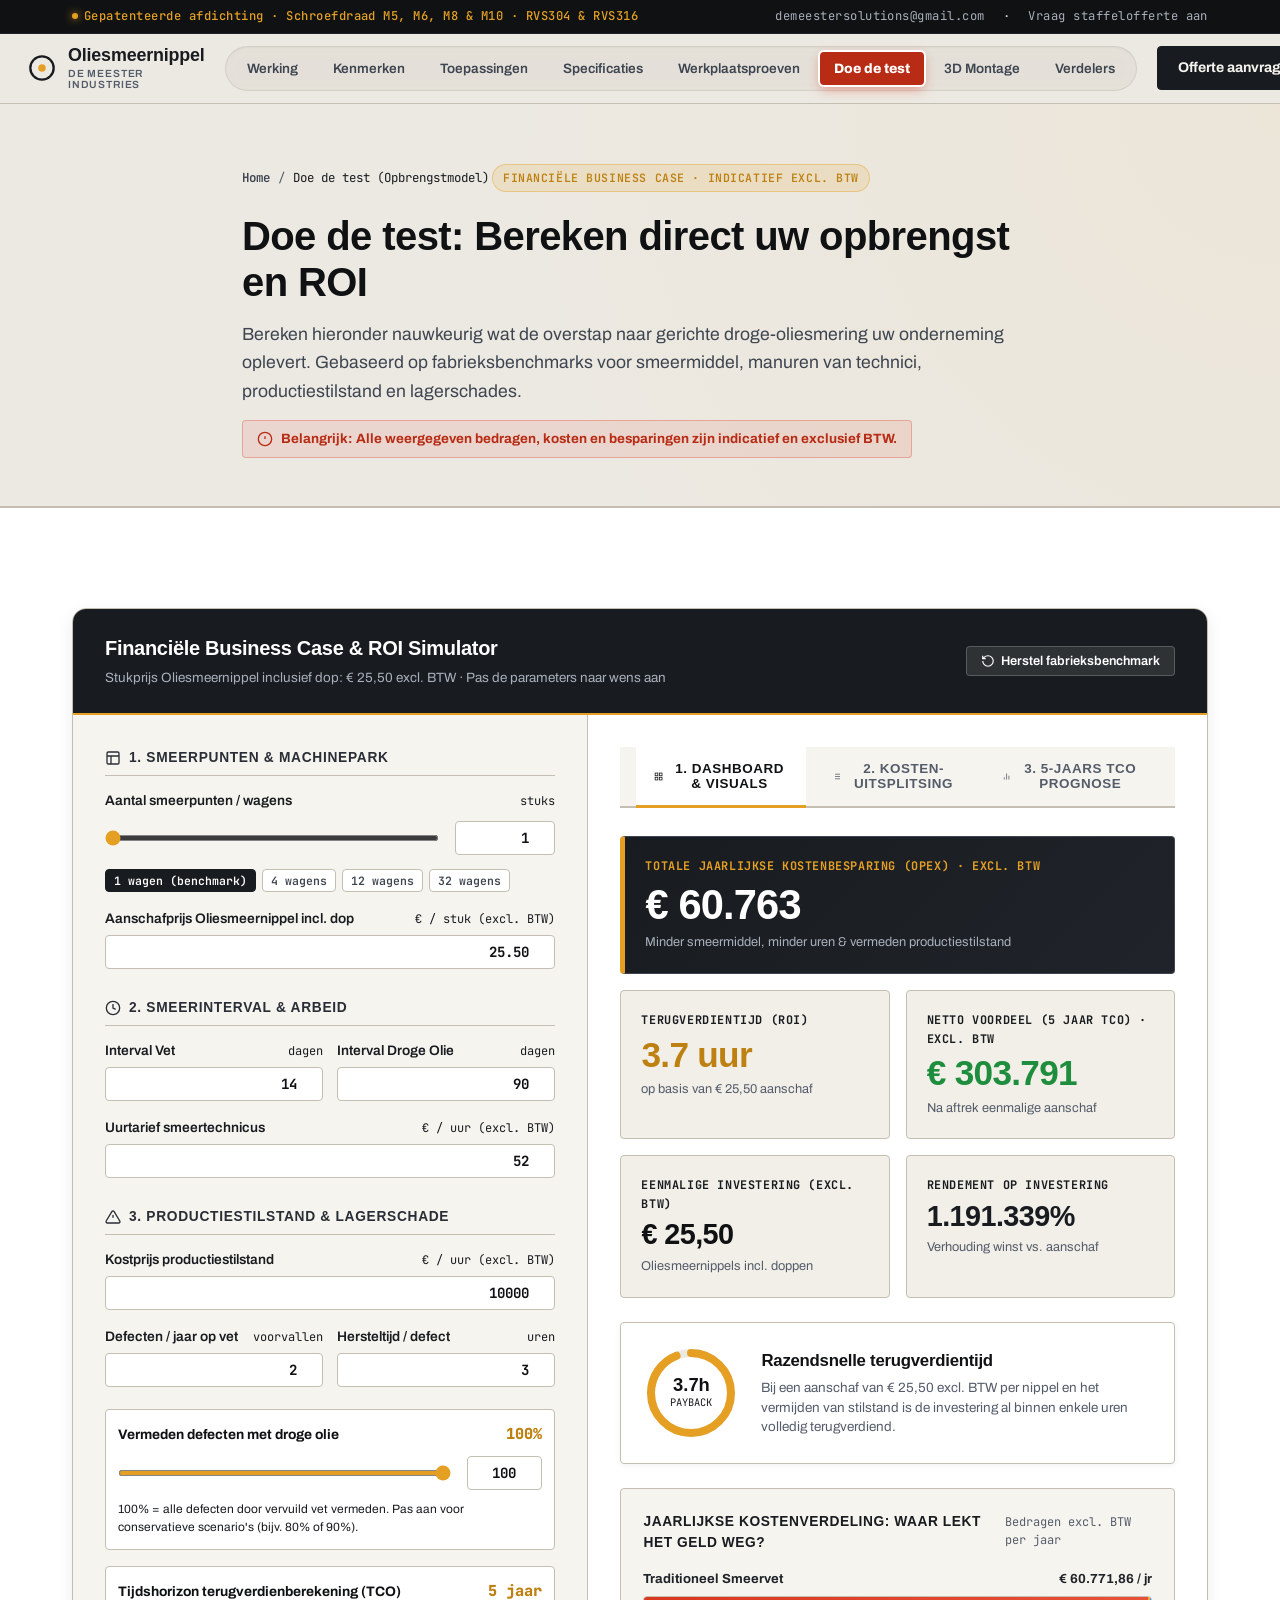
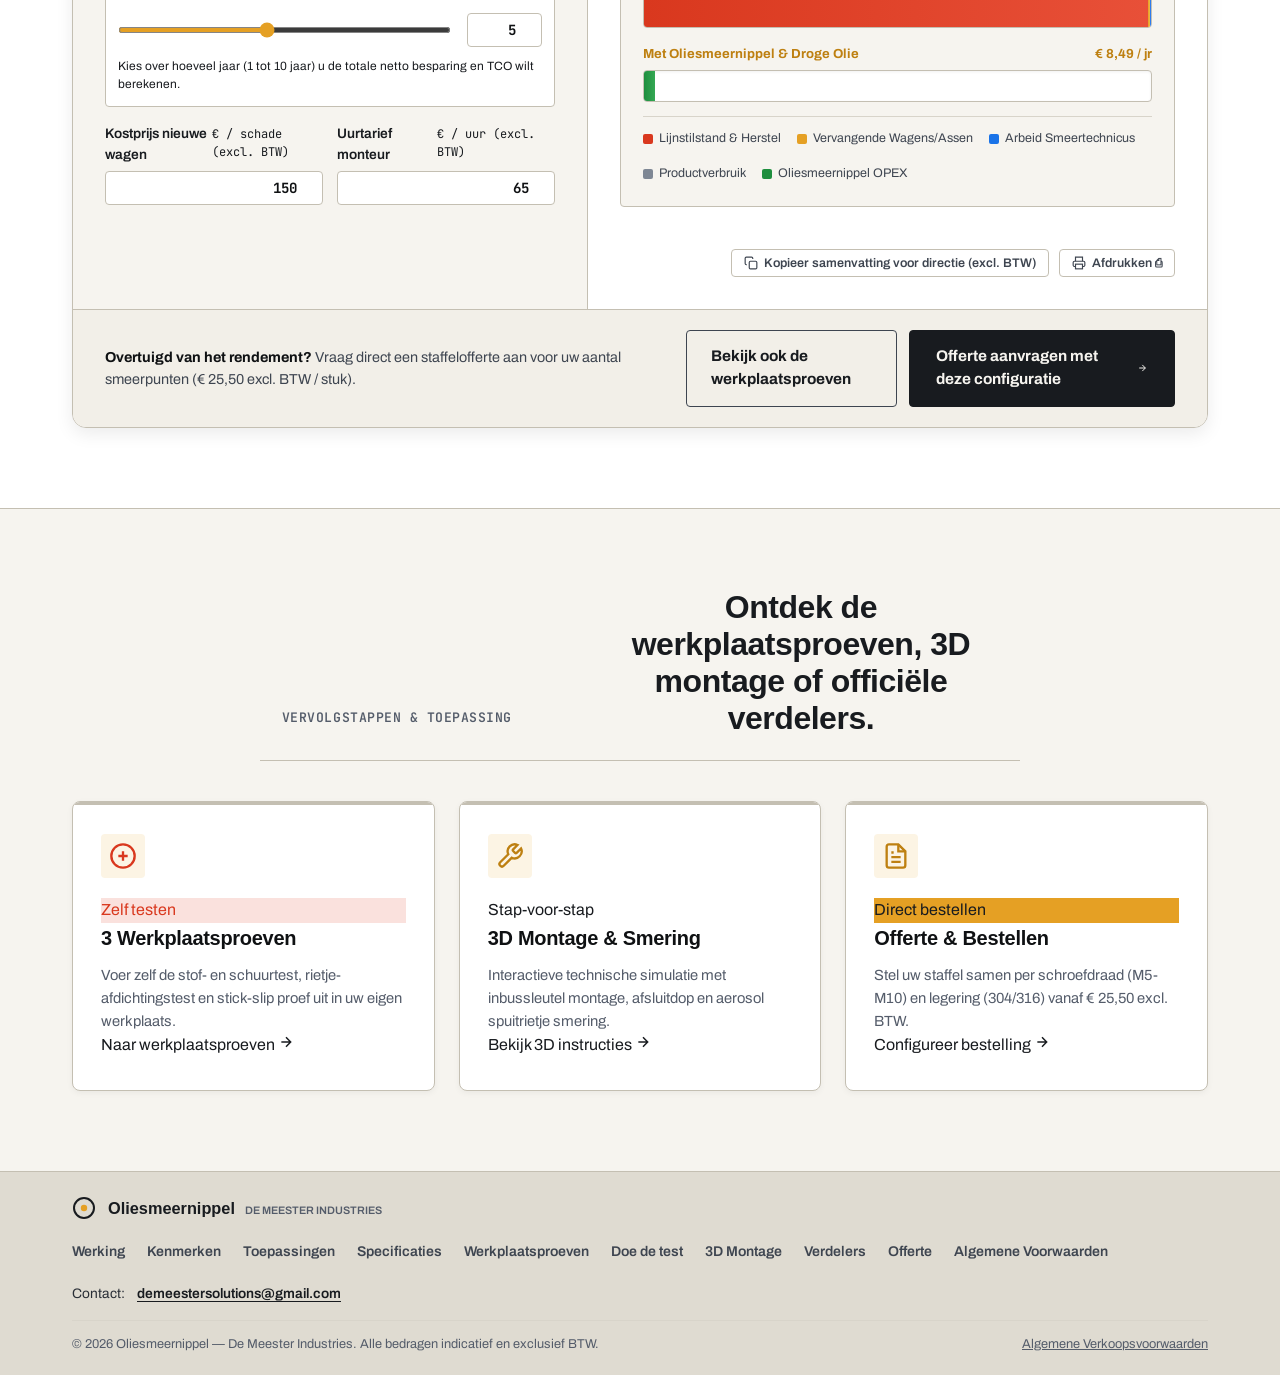
==== commit c23be58b: "Wissel knopopmaak: 'Doe de test' op rode knop voor calculator, hernoem fysieke tests naar 'Werkplaat" ====
--- a/calculator.html
+++ b/calculator.html
@@ -3,7 +3,7 @@
 <head>
   <meta charset="UTF-8">
   <meta name="viewport" content="width=device-width, initial-scale=1.0">
-  <title>Opbrengstmodel & ROI Calculator — Oliesmeernippel | De Meester Industries</title>
+  <title>Doe de test — Opbrengstmodel & ROI Calculator | De Meester Industries</title>
   <meta name="description" content="Bereken direct uw besparing op smeermiddel, arbeid, lijnstilstand en lagerschades met het interactieve opbrengstmodel van de Oliesmeernippel. Cijfers excl. BTW.">
   <link rel="canonical" href="https://appkengit.github.io/DMS-OSN/calculator.html">
 
@@ -53,8 +53,8 @@
         <a href="index.html#kenmerken">Kenmerken</a>
         <a href="index.html#toepassingen">Toepassingen</a>
         <a href="index.html#specificaties">Specificaties</a>
-        <a href="test.html" class="nav-highlight-red">Doe de test</a>
-        <a href="calculator.html" class="active">Opbrengstmodel</a>
+        <a href="test.html">Werkplaatsproeven</a>
+        <a href="calculator.html" class="nav-highlight-red active">Doe de test</a>
         <a href="montage.html">3D Montage</a>
         <a href="verdelers.html">Verdelers</a>
       </nav>
@@ -83,14 +83,14 @@
       <div class="breadcrumb-trail">
         <a href="index.html">Home</a>
         <span>/</span>
-        <span style="color:var(--steel-900);">Opbrengstmodel & ROI Calculator</span>
+        <span style="color:var(--steel-900);">Doe de test (Opbrengstmodel)</span>
       </div>
 
       <div class="tag tag-signal">
         <span>Financiële Business Case · Indicatief excl. BTW</span>
       </div>
 
-      <h1>Interactief Opbrengstmodel & ROI Calculator</h1>
+      <h1>Doe de test: Bereken direct uw opbrengst en ROI</h1>
       
       <p class="lead">
         Bereken hieronder nauwkeurig wat de overstap naar gerichte droge-oliesmering uw onderneming oplevert. Gebaseerd op fabrieksbenchmarks voor smeermiddel, manuren van technici, productiestilstand en lagerschades.
@@ -261,6 +261,25 @@
                 </div>
                 <p style="font-size:0.75rem; color:var(--steel-500); margin-top:4px;">
                   100% = alle defecten door vervuild vet vermeden. Pas aan voor conservatieve scenario's (bijv. 80% of 90%).
+                </p>
+              </div>
+
+              <!-- Tijdshorizon slider -->
+              <div class="calc-field-row" style="background:#FFFFFF; border:1px solid var(--line); border-radius:var(--radius-sm); padding:12px; margin-top:10px;">
+                <div class="calc-label-bar">
+                  <label for="calcJarenHorizon" style="color:var(--steel-950); font-weight:700;">
+                    Tijdshorizon terugverdienberekening (TCO)
+                  </label>
+                  <span style="font-family:var(--font-mono); font-weight:800; font-size:0.95rem; color:var(--signal-dark);" id="jarenHorizonDisplay">5 jaar</span>
+                </div>
+                <div class="calc-slider-box">
+                  <input type="range" class="calc-range-slider" id="calcJarenHorizonSlider" min="1" max="10" value="5" step="1">
+                  <div class="calc-num-input-wrap">
+                    <input type="number" class="calc-num-input" id="calcJarenHorizon" min="1" max="10" value="5" style="width:75px;">
+                  </div>
+                </div>
+                <p style="font-size:0.75rem; color:var(--steel-500); margin-top:4px;">
+                  Kies over hoeveel jaar (1 tot 10 jaar) u de totale netto besparing en TCO wilt berekenen.
                 </p>
               </div>
 
@@ -341,7 +360,7 @@
 
                 <!-- KPI 3: 5-Jaars Netto Voordeel -->
                 <div class="calc-kpi-card">
-                  <div class="calc-kpi-label">Netto Voordeel (5 Jaar TCO) · excl. BTW</div>
+                  <div class="calc-kpi-label" id="kpiNettoWinstLabel">Netto Voordeel (5 Jaar TCO) · excl. BTW</div>
                   <div class="calc-kpi-val text-savings" id="kpiNettoWinst5j">€ 303.791</div>
                   <div class="calc-kpi-sub">Na aftrek eenmalige aanschaf</div>
                 </div>
@@ -477,11 +496,17 @@
                       <td id="rowSpareOlie">€ 0</td>
                       <td class="text-savings" id="rowSpareDiff">- € 300</td>
                     </tr>
+                    <tr style="background: rgba(229,160,36,0.06); font-weight: 600;">
+                      <td>Aanschaf Oliesmeernippel(s) incl. dop (eenmalig)</td>
+                      <td id="rowNippelVet">€ 0,00</td>
+                      <td id="rowNippelOlie">€ 25,50</td>
+                      <td id="rowNippelDiff" style="color: var(--steel-800);">+ € 25,50 (eenmalig)</td>
+                    </tr>
                     <tr class="total-row">
-                      <td>Totale Jaarkosten (excl. BTW)</td>
-                      <td id="rowTotaalVet">€ 60.771,86</td>
-                      <td id="rowTotaalOlie">€ 8,49</td>
-                      <td id="rowTotaalDiff">- € 60.763,37</td>
+                      <td id="rowTotalLabel">Totale Kosten na 5 jaar (TCO incl. aanschaf)</td>
+                      <td id="rowTotaalVet">€ 303.859,32</td>
+                      <td id="rowTotaalOlie">€ 67,95</td>
+                      <td id="rowTotaalDiff">- € 303.791,37</td>
                     </tr>
                   </tbody>
                 </table>
@@ -496,7 +521,7 @@
             <div class="calc-tab-pane" id="tab5y">
               <div class="calc-5y-chart-container">
                 <div style="display:flex; justify-content:space-between; align-items:baseline;">
-                  <h4 style="font-size:0.92rem; font-weight:800; text-transform:uppercase; color:var(--steel-900);">Cumulatieve Kostenopbouw excl. BTW (Jaar 1 t/m Jaar 5)</h4>
+                  <h4 style="font-size:0.92rem; font-weight:800; text-transform:uppercase; color:var(--steel-900);" id="tcoChartTitle">Cumulatieve Kostenopbouw excl. BTW (Jaar 1 t/m Jaar 5)</h4>
                   <div style="display:flex; gap:12px; font-size:0.75rem; font-family:var(--font-mono);">
                     <span style="display:flex; align-items:center; gap:4px;"><span style="width:10px; height:10px; background:#D9381E; border-radius:2px;"></span> Vet</span>
                     <span style="display:flex; align-items:center; gap:4px;"><span style="width:10px; height:10px; background:var(--signal); border-radius:2px;"></span> Oliesmeernippel</span>
@@ -504,62 +529,14 @@
                 </div>
 
                 <div class="tco-5y-columns" id="tco5yColumns">
-                  <!-- Jaar 1 -->
-                  <div class="tco-year-col">
-                    <span class="tco-col-saving" id="saveY1">+ €60k</span>
-                    <div class="tco-bars-pair">
-                      <div class="bar-5y vet" id="barVetY1" style="height: 20%;" title="Vet Jaar 1"></div>
-                      <div class="bar-5y olie" id="barOlieY1" style="height: 2%;" title="Olie Jaar 1"></div>
-                    </div>
-                    <span class="tco-year-label">Jaar 1</span>
-                  </div>
-
-                  <!-- Jaar 2 -->
-                  <div class="tco-year-col">
-                    <span class="tco-col-saving" id="saveY2">+ €121k</span>
-                    <div class="tco-bars-pair">
-                      <div class="bar-5y vet" id="barVetY2" style="height: 40%;" title="Vet Jaar 2"></div>
-                      <div class="bar-5y olie" id="barOlieY2" style="height: 3%;" title="Olie Jaar 2"></div>
-                    </div>
-                    <span class="tco-year-label">Jaar 2</span>
-                  </div>
-
-                  <!-- Jaar 3 -->
-                  <div class="tco-year-col">
-                    <span class="tco-col-saving" id="saveY3">+ €182k</span>
-                    <div class="tco-bars-pair">
-                      <div class="bar-5y vet" id="barVetY3" style="height: 60%;" title="Vet Jaar 3"></div>
-                      <div class="bar-5y olie" id="barOlieY3" style="height: 4%;" title="Olie Jaar 3"></div>
-                    </div>
-                    <span class="tco-year-label">Jaar 3</span>
-                  </div>
-
-                  <!-- Jaar 4 -->
-                  <div class="tco-year-col">
-                    <span class="tco-col-saving" id="saveY4">+ €243k</span>
-                    <div class="tco-bars-pair">
-                      <div class="bar-5y vet" id="barVetY4" style="height: 80%;" title="Vet Jaar 4"></div>
-                      <div class="bar-5y olie" id="barOlieY4" style="height: 4%;" title="Olie Jaar 4"></div>
-                    </div>
-                    <span class="tco-year-label">Jaar 4</span>
-                  </div>
-
-                  <!-- Jaar 5 -->
-                  <div class="tco-year-col">
-                    <span class="tco-col-saving" id="saveY5">+ €303k</span>
-                    <div class="tco-bars-pair">
-                      <div class="bar-5y vet" id="barVetY5" style="height: 100%;" title="Vet Jaar 5"></div>
-                      <div class="bar-5y olie" id="barOlieY5" style="height: 5%;" title="Olie Jaar 5"></div>
-                    </div>
-                    <span class="tco-year-label">Jaar 5</span>
-                  </div>
-                </div>
-              </div>
-
-              <!-- TCO 5-jaars visualisatie balken -->
+                  <!-- Dynamisch gegenereerd door JS o.b.v. gekozen horizon -->
+                </div>
+              </div>
+
+              <!-- TCO visualisatie balken -->
               <div class="calc-tco-visual">
                 <div class="tco-header-bar">
-                  <span class="tco-title">5-Jaars TCO Eindstand (excl. BTW)</span>
+                  <span class="tco-title" id="tcoVisualTitle">5-Jaars TCO Eindstand (excl. BTW)</span>
                   <span style="font-family:var(--font-mono); font-size:0.75rem; color:var(--steel-500);">Inclusief € 25,50 eenmalige aanschaf / wagen</span>
                 </div>
                 
@@ -567,7 +544,7 @@
                   <!-- Vet balk -->
                   <div class="tco-bar-row">
                     <div class="tco-bar-label">
-                      <span>Traditioneel Smeervet (5 jaar)</span>
+                      <span id="barVetLabel">Traditioneel Smeervet (5 jaar)</span>
                       <strong id="barVetVal">€ 303.859</strong>
                     </div>
                     <div class="tco-bar-track">
@@ -578,7 +555,7 @@
                   <!-- Olie balk -->
                   <div class="tco-bar-row">
                     <div class="tco-bar-label">
-                      <span>Oliesmeernippel + Droge Olie (5 jaar)</span>
+                      <span id="barOlieLabel">Oliesmeernippel + Droge Olie (5 jaar)</span>
                       <strong style="color:var(--signal-dark);" id="barOlieVal">€ 68</strong>
                     </div>
                     <div class="tco-bar-track">
@@ -714,8 +691,8 @@
           <a href="index.html#kenmerken">Kenmerken</a>
           <a href="index.html#toepassingen">Toepassingen</a>
           <a href="index.html#specificaties">Specificaties</a>
-          <a href="test.html">Doe de test</a>
-          <a href="calculator.html">Opbrengstmodel</a>
+          <a href="test.html">Werkplaatsproeven</a>
+          <a href="calculator.html">Doe de test</a>
           <a href="montage.html">3D Montage</a>
           <a href="verdelers.html">Verdelers</a>
           <a href="offerte.html">Offerte</a>
--- a/css/style.css
+++ b/css/style.css
@@ -3287,6 +3287,13 @@
   box-shadow: 0 4px 14px rgba(217, 56, 30, 0.5) !important;
 }
 
+#siteNav a.nav-highlight-red.active,
+.nav-highlight-red.active {
+  background: #B82B14 !important;
+  color: #FFFFFF !important;
+  box-shadow: 0 0 0 2px #FFFFFF, 0 4px 12px rgba(217, 56, 30, 0.45) !important;
+}
+
 /* Teaser sectie op index.html */
 .teaser-test-grid {
   display: grid;
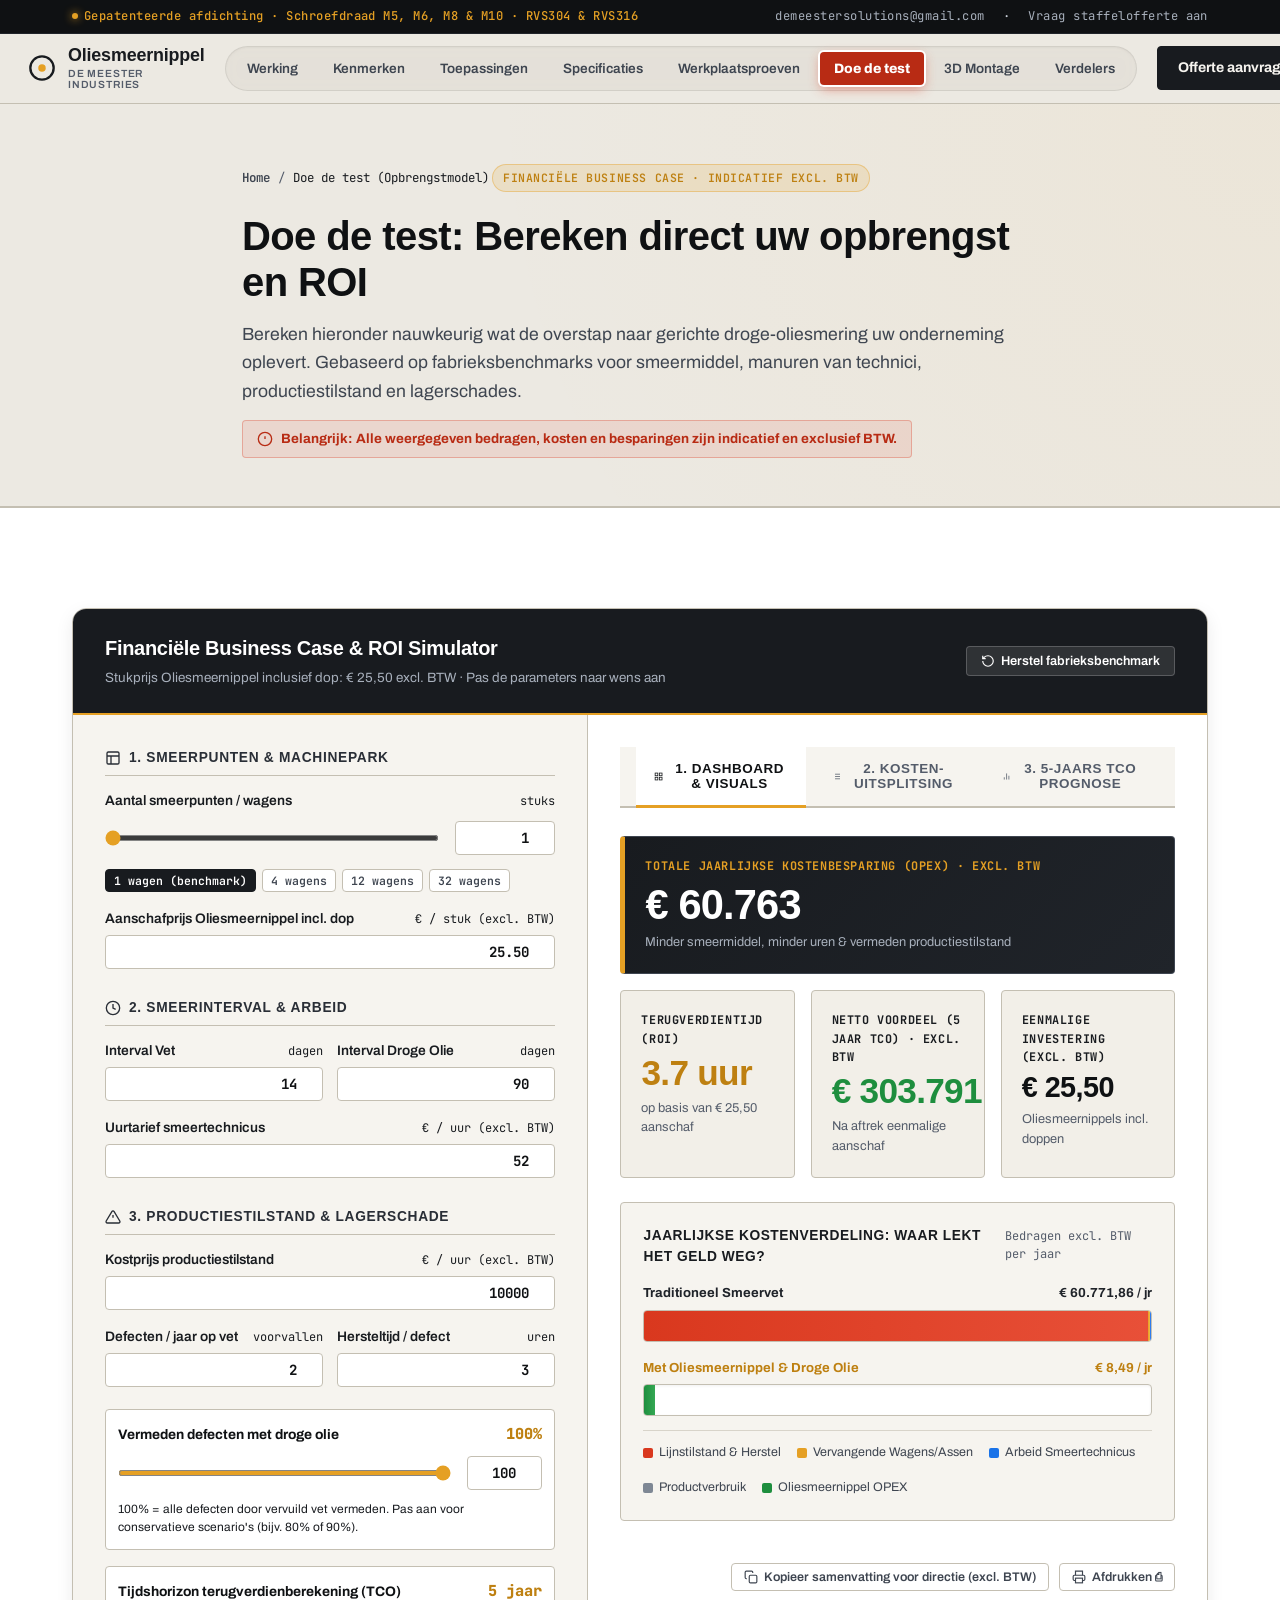
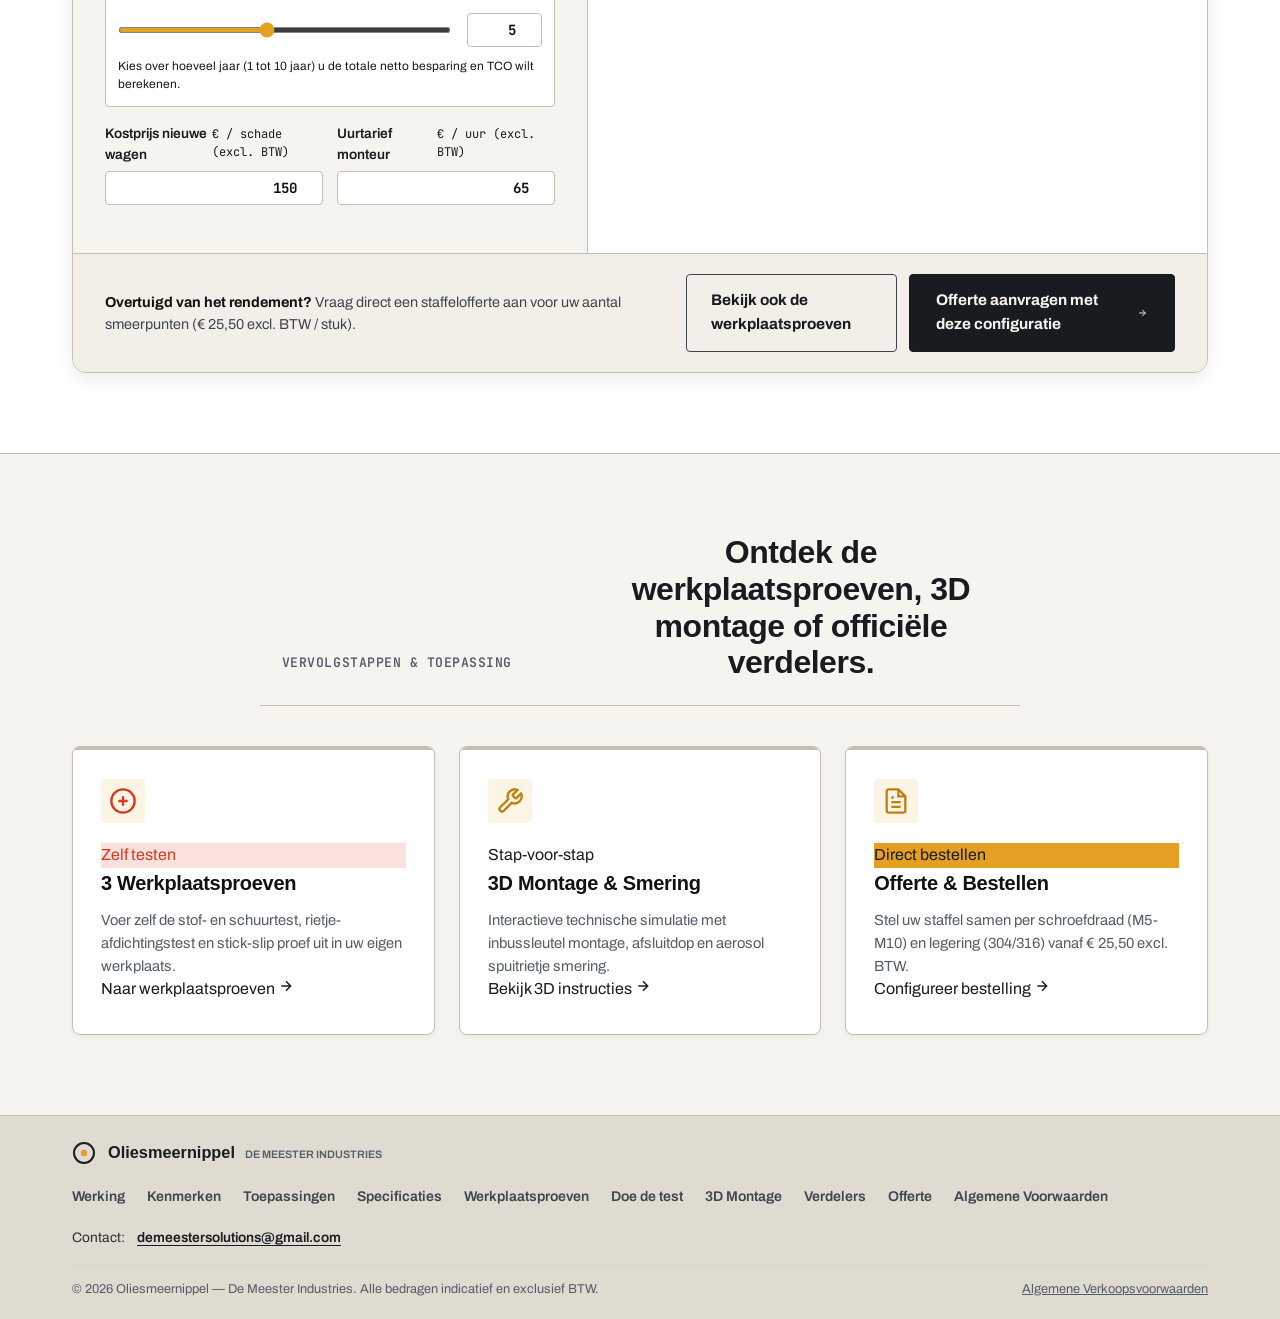
==== commit 01754f11: "Verwijder widget 'Razendsnelle terugverdientijd' en KPI-vak 'Rendement op investering'" ====
--- a/calculator.html
+++ b/calculator.html
@@ -370,33 +370,6 @@
                   <div class="calc-kpi-label">Eenmalige Investering (excl. BTW)</div>
                   <div class="calc-kpi-val" style="font-size:1.8rem;" id="kpiInvestering">€ 25,50</div>
                   <div class="calc-kpi-sub">Oliesmeernippels incl. doppen</div>
-                </div>
-
-                <!-- KPI 5: ROI Percentage -->
-                <div class="calc-kpi-card">
-                  <div class="calc-kpi-label">Rendement op Investering</div>
-                  <div class="calc-kpi-val" style="font-size:1.8rem; color:var(--steel-900);" id="kpiRoiPercentage">> 100.000%</div>
-                  <div class="calc-kpi-sub">Verhouding winst vs. aanschaf</div>
-                </div>
-              </div>
-
-              <!-- Radial Payback Gauge Widget -->
-              <div class="calc-gauge-container">
-                <div class="calc-radial-gauge">
-                  <svg viewBox="0 0 100 100">
-                    <circle class="calc-gauge-circle-bg" cx="50" cy="50" r="40" />
-                    <circle class="calc-gauge-circle-val" id="gaugeCircleVal" cx="50" cy="50" r="40" />
-                  </svg>
-                  <div class="calc-gauge-center-text">
-                    <div class="calc-gauge-center-num" id="gaugeCenterNum">3.7h</div>
-                    <div class="calc-gauge-center-unit">Payback</div>
-                  </div>
-                </div>
-                <div class="calc-gauge-info">
-                  <h4>Razendsnelle terugverdientijd</h4>
-                  <p>
-                    Bij een aanschaf van € 25,50 excl. BTW per nippel en het vermijden van stilstand is de investering al binnen enkele uren volledig terugverdiend.
-                  </p>
                 </div>
               </div>
 
--- a/css/style.css
+++ b/css/style.css
@@ -2610,7 +2610,7 @@
 
 .calc-kpi-grid {
   display: grid;
-  grid-template-columns: repeat(2, 1fr);
+  grid-template-columns: repeat(3, 1fr);
   gap: 16px;
 }
 
@@ -2627,7 +2627,7 @@
   background: linear-gradient(135deg, var(--steel-900) 0%, var(--steel-850) 100%);
   border-color: var(--steel-700);
   color: #FFFFFF;
-  grid-column: span 2;
+  grid-column: 1 / -1;
   border-left: 5px solid var(--signal);
 }
 
@@ -3254,11 +3254,12 @@
 }
 
 /* Responsive tweaks */
+@media (max-width: 820px) {
+  .calc-kpi-grid {
+    grid-template-columns: 1fr;
+  }
+}
 @media (max-width: 768px) {
-  .calc-gauge-container {
-    flex-direction: column;
-    text-align: center;
-  }
   .tco-5y-columns {
     height: 180px;
   }
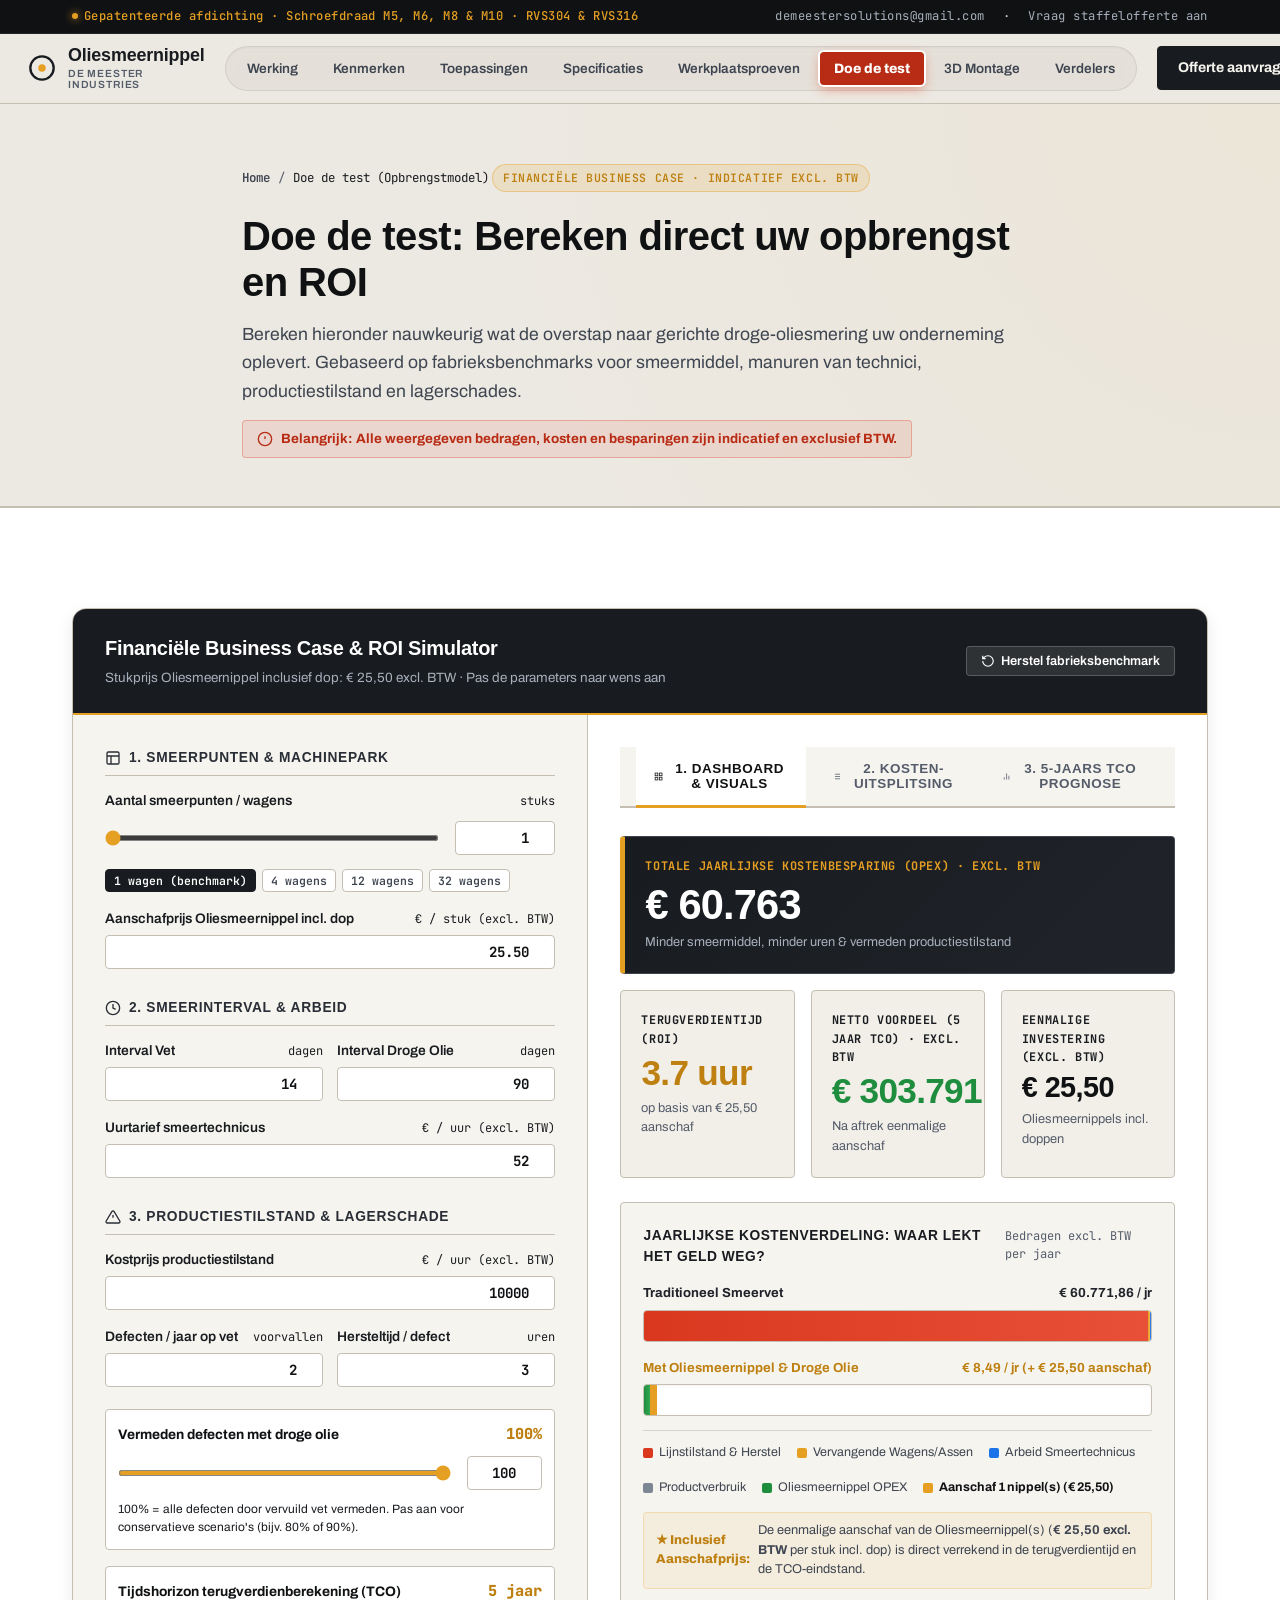
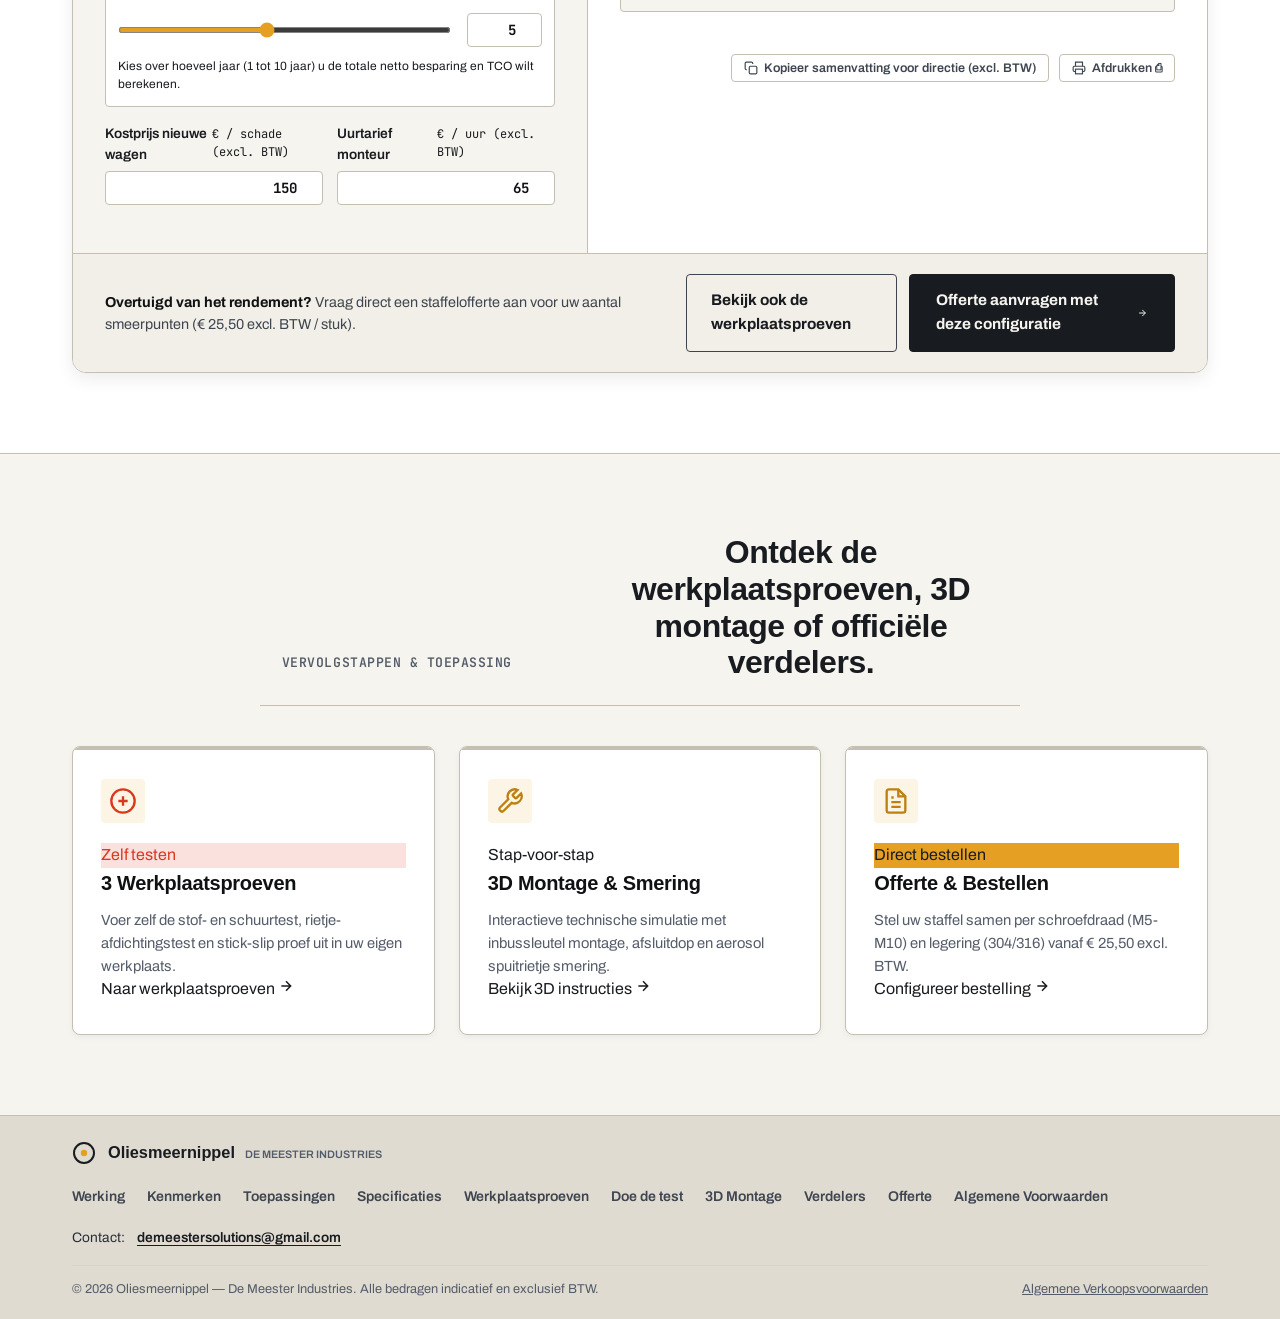
==== commit fb13f24d: "Versterk zichtbaarheid aanschafkost oliesmeernippel in zowel de visuele kostenverdeling als de koste" ====
--- a/calculator.html
+++ b/calculator.html
@@ -399,10 +399,11 @@
                   <div class="stacked-bar-row">
                     <div class="stacked-bar-label">
                       <span style="color:var(--signal-dark);">Met Oliesmeernippel & Droge Olie</span>
-                      <span style="color:var(--signal-dark);" id="stackedOlieTotal">€ 8,49 / jr</span>
+                      <span style="color:var(--signal-dark); font-weight:700;" id="stackedOlieTotal">€ 8,49 / jr (+ € 25,50 eenmalige aanschaf)</span>
                     </div>
                     <div class="stacked-track">
-                      <div class="stacked-seg seg-clean-oil" id="segOlieClean" style="width: 2%;" title="Minimale operationele kosten"></div>
+                      <div class="stacked-seg seg-clean-oil" id="segOlieClean" style="width: 1%;" title="Minimale operationele kosten (OPEX)"></div>
+                      <div class="stacked-seg seg-nippel" id="segOlieNippel" style="width: 2%; background:#E5A024;" title="Eenmalige aanschaf Oliesmeernippel(s) incl. dop"></div>
                     </div>
                   </div>
                 </div>
@@ -428,6 +429,15 @@
                     <span class="legend-dot" style="background:#1E8E3E;"></span>
                     <span>Oliesmeernippel OPEX</span>
                   </div>
+                  <div class="legend-item">
+                    <span class="legend-dot" style="background:#E5A024;"></span>
+                    <span id="legendNippelText" style="font-weight:700; color:var(--steel-950);">Aanschaf Oliesmeernippel(s) (€ 25,50 / stuk)</span>
+                  </div>
+                </div>
+
+                <div style="margin-top:14px; display:flex; align-items:center; gap:8px; font-size:0.8rem; color:var(--steel-700); background:rgba(229,160,36,0.08); border:1px solid rgba(229,160,36,0.25); border-radius:var(--radius-sm); padding:8px 12px;">
+                  <span style="color:var(--signal-dark); font-weight:800;">★ Inclusief Aanschafprijs:</span>
+                  <span>De eenmalige aanschaf van de Oliesmeernippel(s) (<strong>€ 25,50 excl. BTW</strong> per stuk incl. dop) is direct verrekend in de terugverdientijd en de TCO-eindstand.</span>
                 </div>
               </div>
             </div>
@@ -438,45 +448,68 @@
                 <table class="calc-table">
                   <thead>
                     <tr>
-                      <th>Kostenpost per jaar (excl. BTW)</th>
+                      <th>Kostenpost (excl. BTW)</th>
                       <th>Huidig (Vet)</th>
                       <th>Met Oliesmeernippel</th>
-                      <th>Uw Besparing</th>
+                      <th>Uw Voordeel / Verschil</th>
                     </tr>
                   </thead>
                   <tbody>
+                    <!-- Sectie A: Jaarlijkse exploitatiekosten (OPEX) -->
+                    <tr style="background:var(--paper-light); font-weight:700;">
+                      <td colspan="4" style="font-size:0.75rem; text-transform:uppercase; letter-spacing:0.05em; color:var(--steel-700);">
+                        A. Jaarlijkse Exploitatiekosten (OPEX per jaar)
+                      </td>
+                    </tr>
                     <tr>
-                      <td>Smeermiddel verbruik</td>
+                      <td style="padding-left:22px;">Smeermiddel verbruik</td>
                       <td id="rowProductVet">€ 14,08</td>
                       <td id="rowProductOlie">€ 1,46</td>
                       <td class="text-savings" id="rowProductDiff">- € 12,62</td>
                     </tr>
                     <tr>
-                      <td>Tijdsbesteding smering</td>
+                      <td style="padding-left:22px;">Tijdsbesteding smering</td>
                       <td id="rowArbeidVet">€ 67,79</td>
                       <td id="rowArbeidOlie">€ 7,03</td>
                       <td class="text-savings" id="rowArbeidDiff">- € 60,76</td>
                     </tr>
                     <tr>
-                      <td>Productiestilstand & herstel</td>
+                      <td style="padding-left:22px;">Productiestilstand & herstel</td>
                       <td id="rowDowntimeVet">€ 60.390</td>
                       <td id="rowDowntimeOlie">€ 0</td>
                       <td class="text-savings" id="rowDowntimeDiff">- € 60.390</td>
                     </tr>
                     <tr>
-                      <td>Vervangende wagens / spare parts</td>
+                      <td style="padding-left:22px;">Vervangende wagens / spare parts</td>
                       <td id="rowSpareVet">€ 300</td>
                       <td id="rowSpareOlie">€ 0</td>
                       <td class="text-savings" id="rowSpareDiff">- € 300</td>
                     </tr>
-                    <tr style="background: rgba(229,160,36,0.06); font-weight: 600;">
-                      <td>Aanschaf Oliesmeernippel(s) incl. dop (eenmalig)</td>
+                    <tr style="font-weight:700; background:rgba(0,0,0,0.02); border-top:1px solid var(--line);">
+                      <td>Subtotaal Jaarlijkse Bedrijfskosten (per jaar)</td>
+                      <td id="rowSubtotalVet">€ 60.771,86</td>
+                      <td id="rowSubtotalOlie">€ 8,49</td>
+                      <td class="text-savings" id="rowSubtotalDiff">- € 60.763,37 / jr</td>
+                    </tr>
+
+                    <!-- Sectie B: Eenmalige investering (CAPEX) -->
+                    <tr style="background:rgba(229,160,36,0.12); font-weight:700;">
+                      <td colspan="4" style="font-size:0.75rem; text-transform:uppercase; letter-spacing:0.05em; color:var(--steel-950);">
+                        B. Eenmalige Investering (CAPEX)
+                      </td>
+                    </tr>
+                    <tr style="background:rgba(229,160,36,0.05); font-weight:700;">
+                      <td style="padding-left:22px;">
+                        Aanschaf Oliesmeernippel(s) incl. afsluitdop (€ 25,50 excl. BTW per stuk)
+                      </td>
                       <td id="rowNippelVet">€ 0,00</td>
-                      <td id="rowNippelOlie">€ 25,50</td>
-                      <td id="rowNippelDiff" style="color: var(--steel-800);">+ € 25,50 (eenmalig)</td>
-                    </tr>
+                      <td id="rowNippelOlie" style="color:var(--signal-dark); font-weight:800;">€ 25,50</td>
+                      <td id="rowNippelDiff" style="color:var(--steel-800); font-weight:700;">+ € 25,50 (eenmalig)</td>
+                    </tr>
+
+                    <!-- Sectie C: Meerjarige TCO -->
                     <tr class="total-row">
-                      <td id="rowTotalLabel">Totale Kosten na 5 jaar (TCO incl. aanschaf)</td>
+                      <td id="rowTotalLabel">C. Totale Kosten na 5 jaar (TCO incl. aanschaf)</td>
                       <td id="rowTotaalVet">€ 303.859,32</td>
                       <td id="rowTotaalOlie">€ 67,95</td>
                       <td id="rowTotaalDiff">- € 303.791,37</td>
